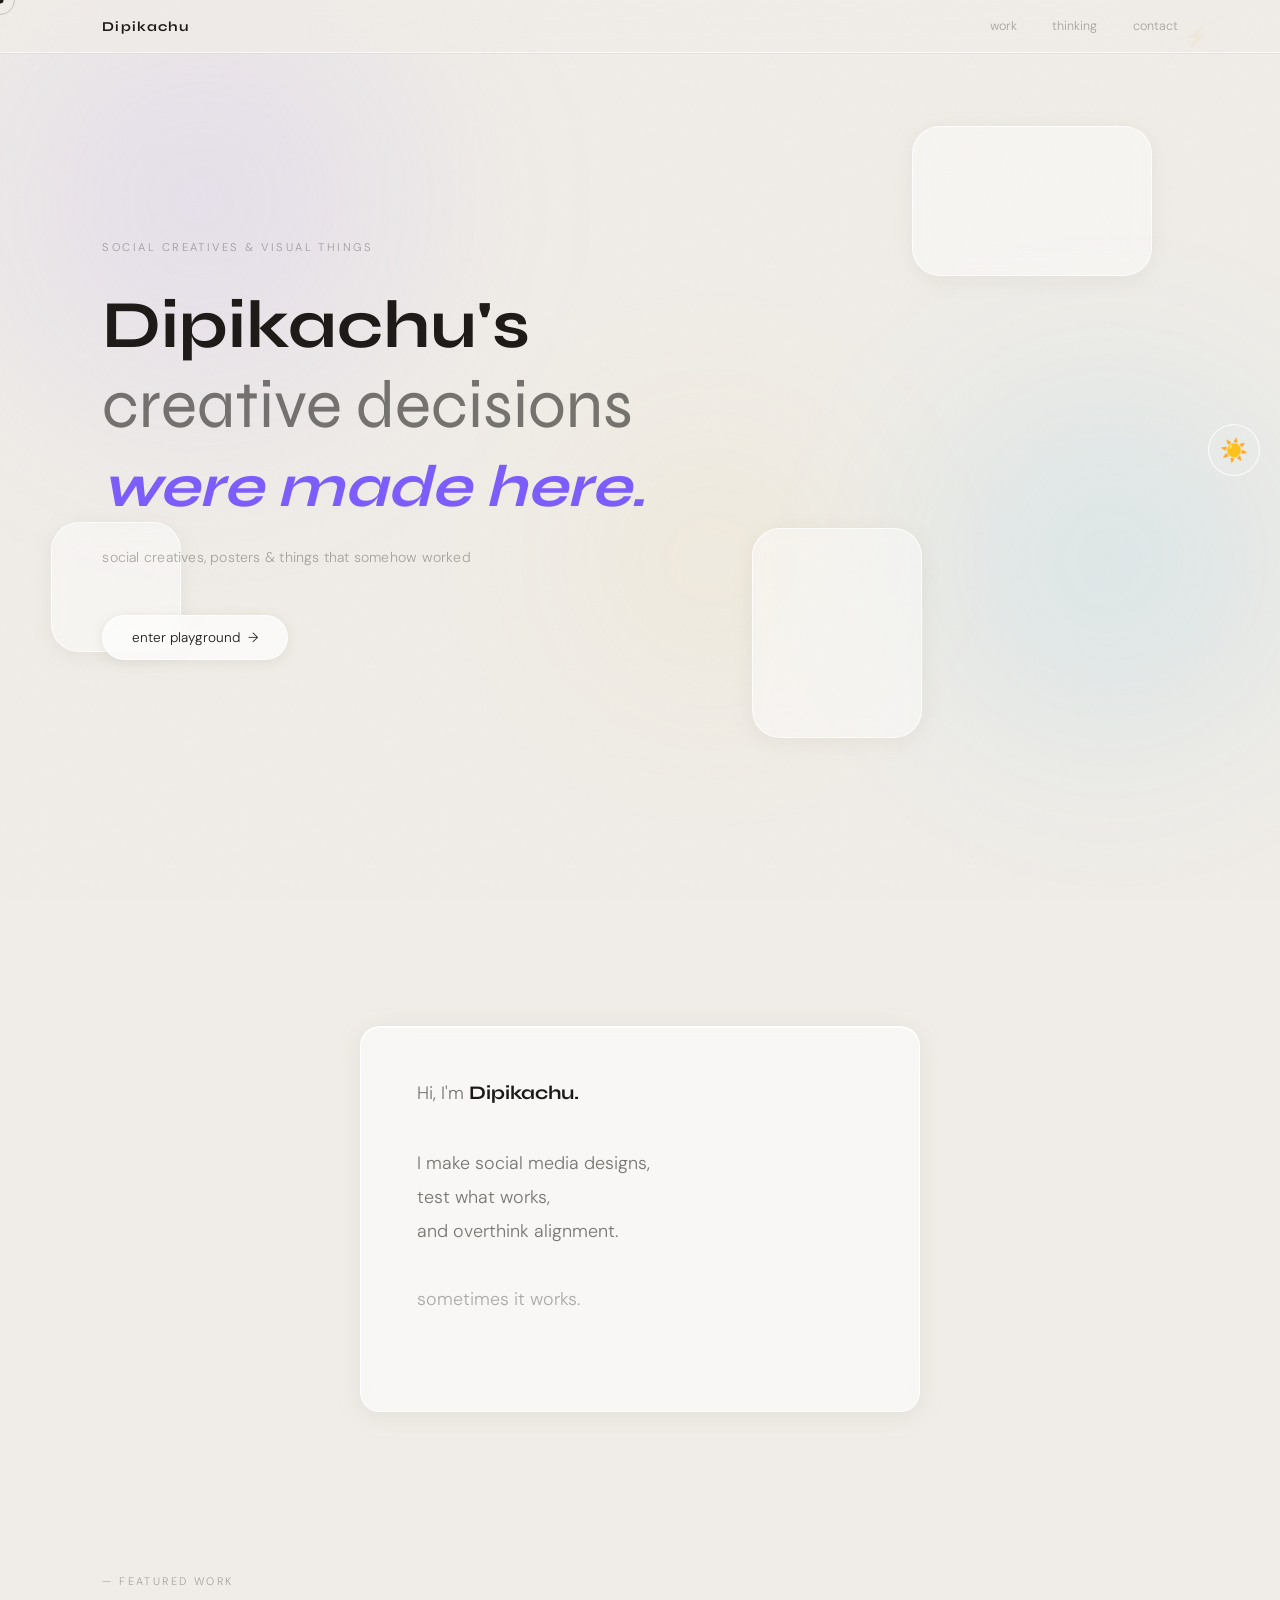
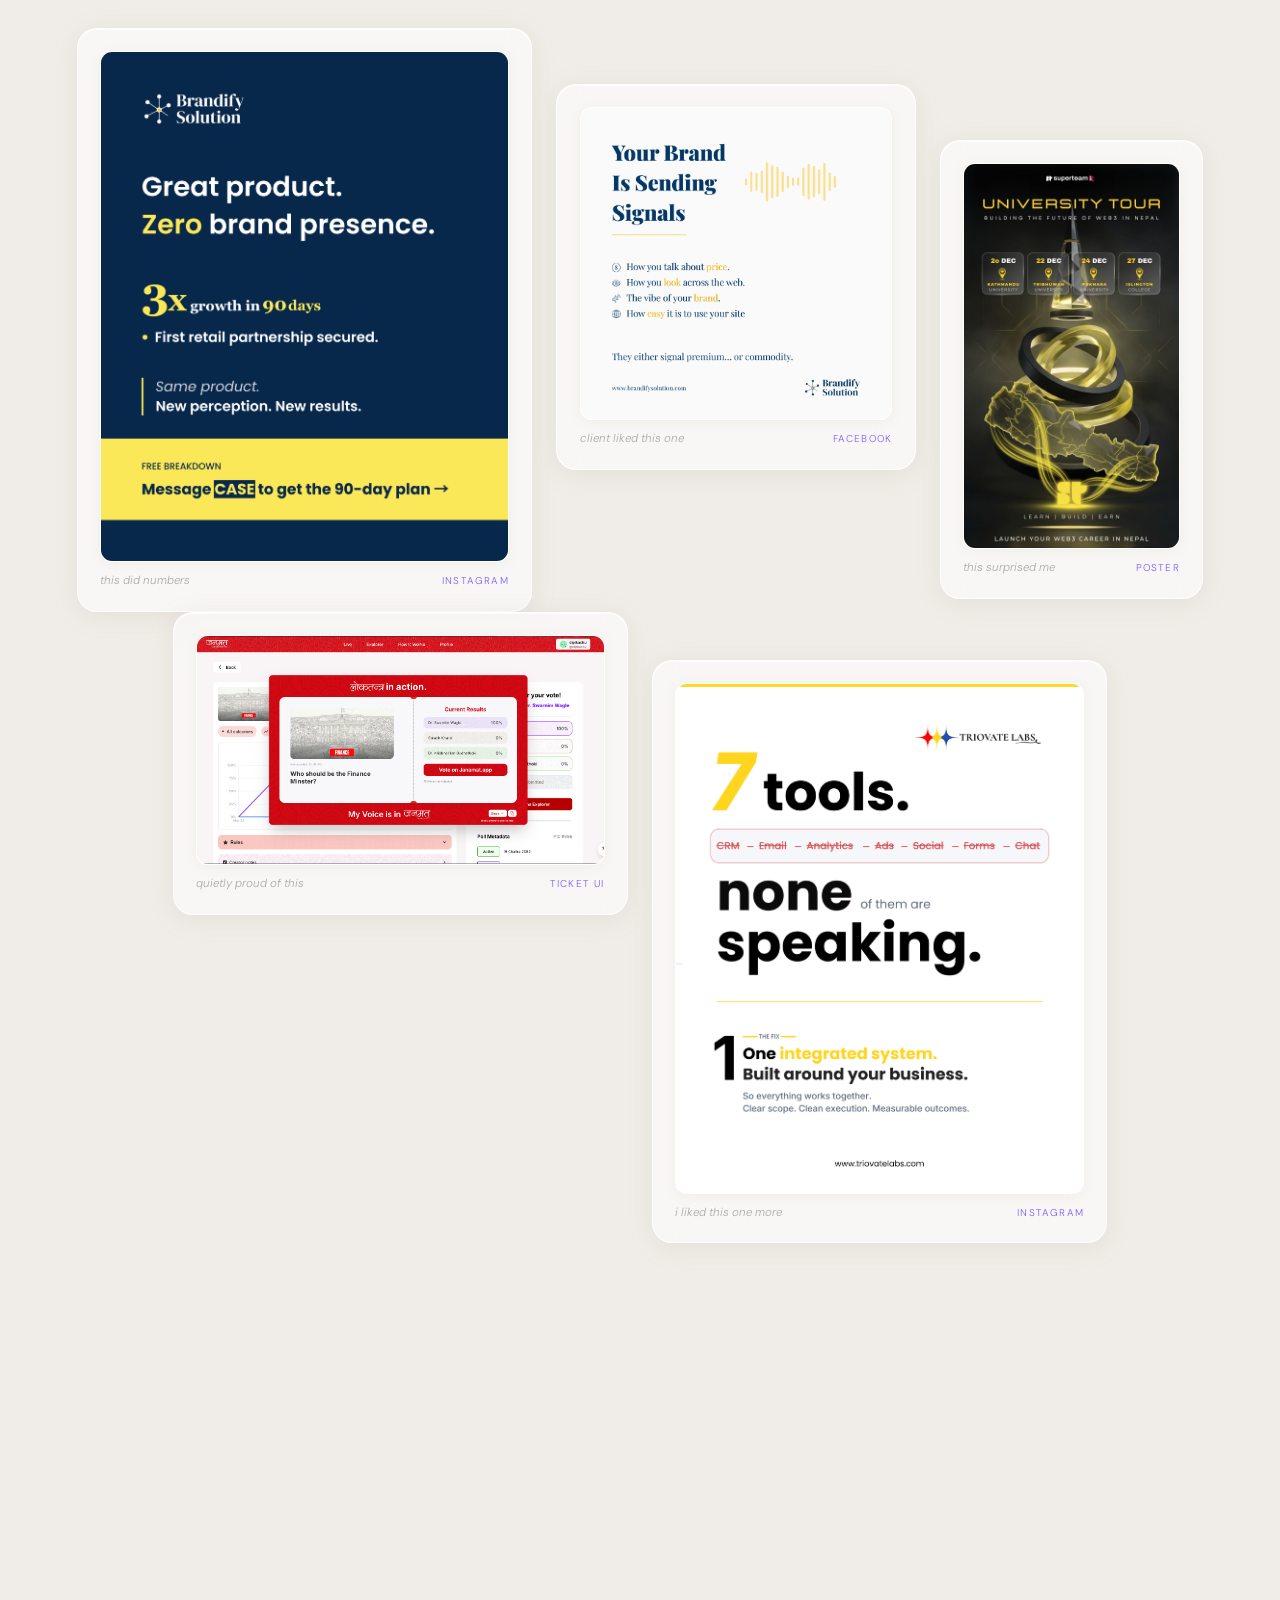
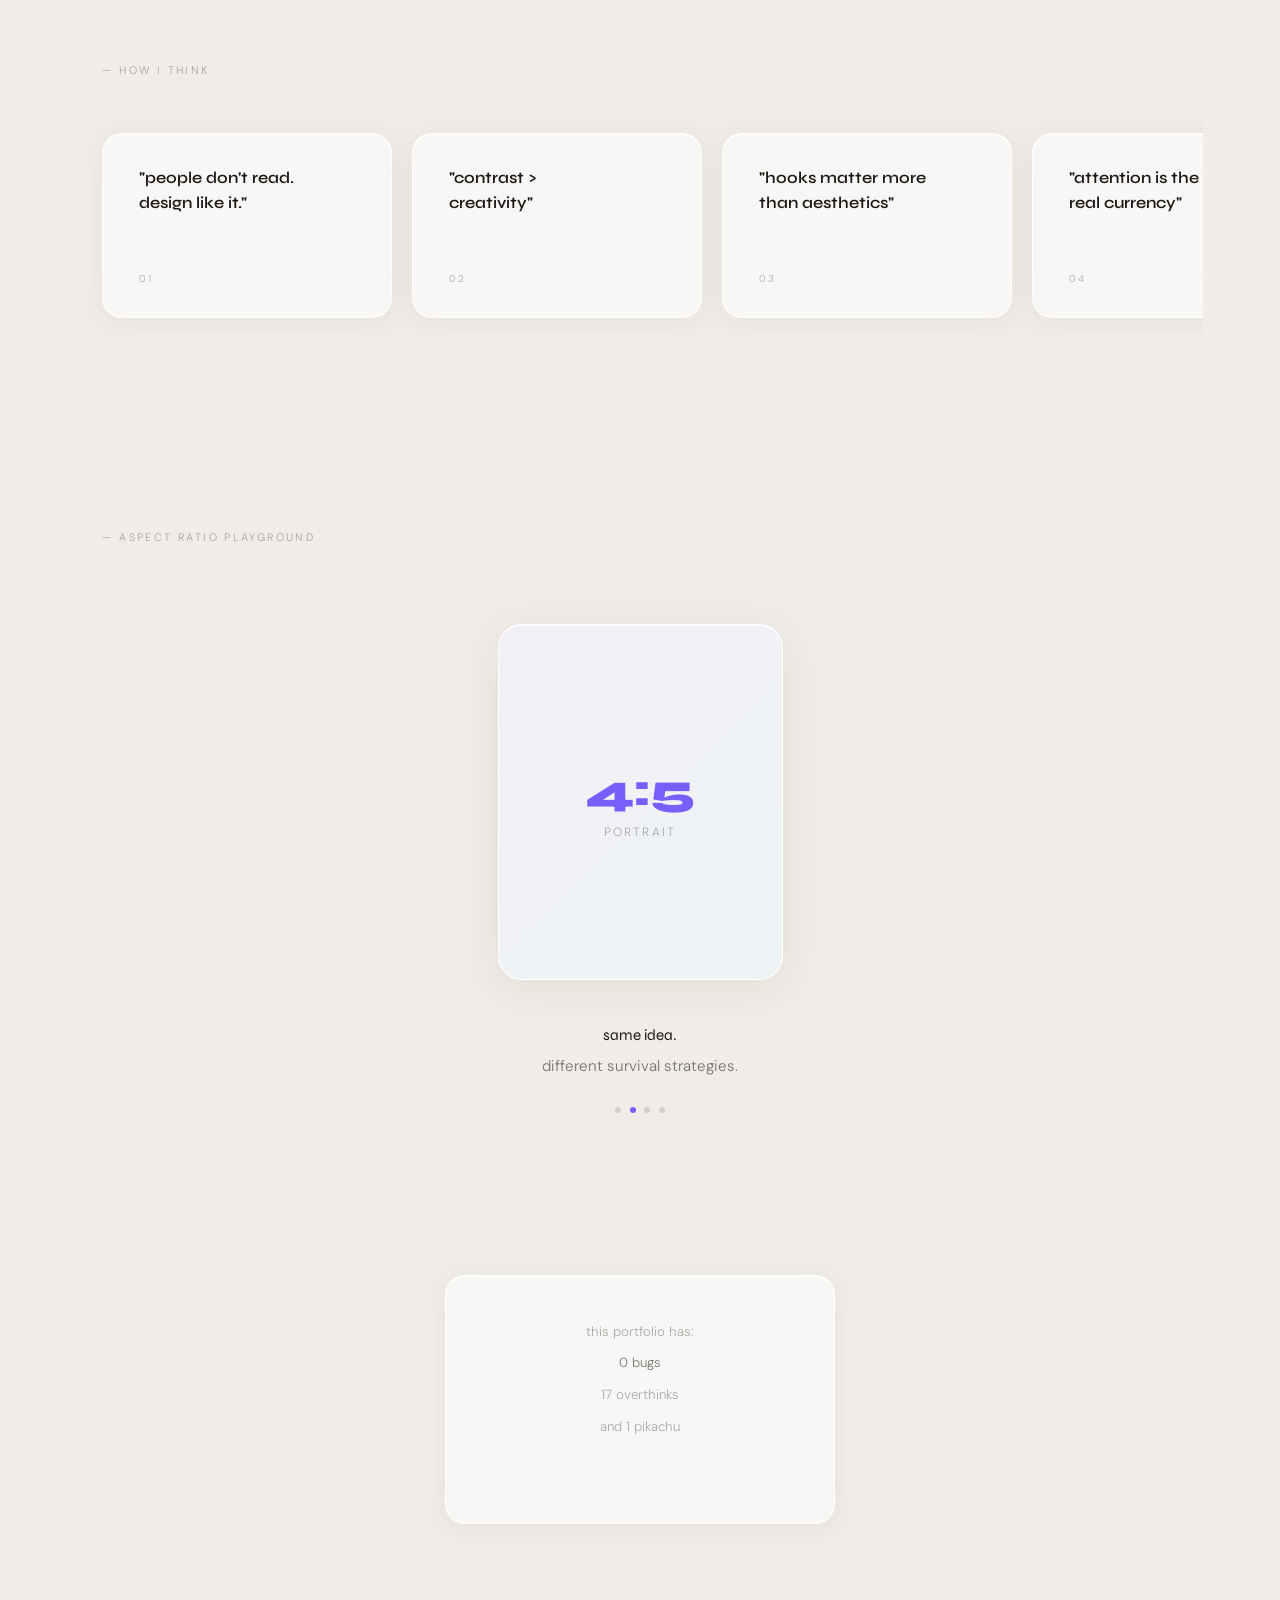
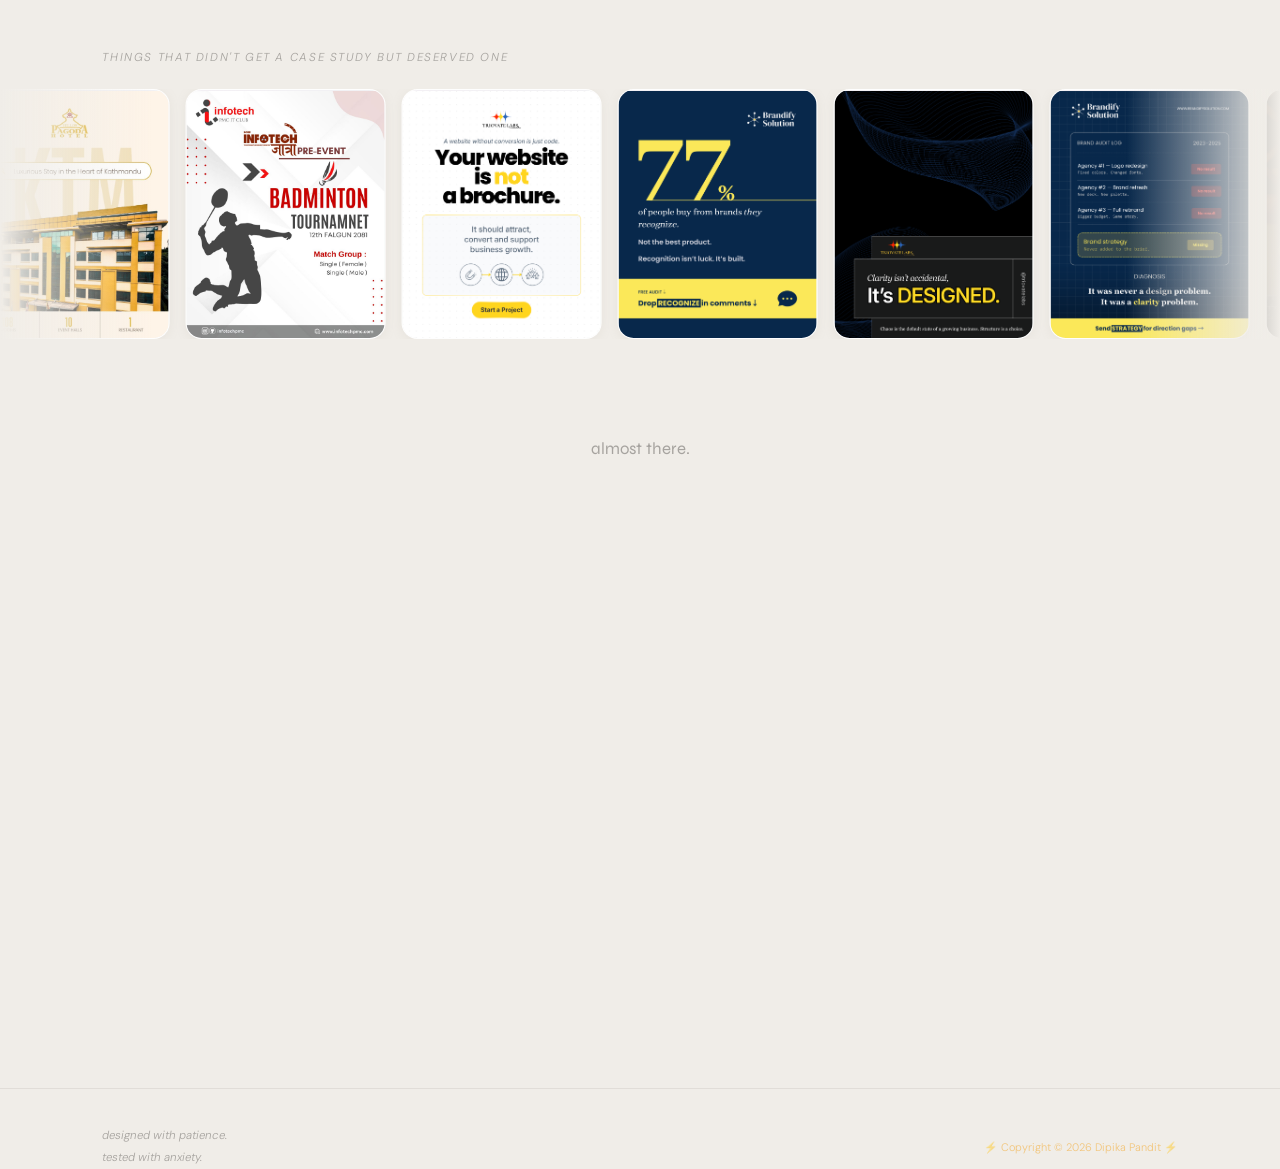
==== index.html @ 4c1273b2 "fixed the folder issue. Made index.html inside root" ====
<!DOCTYPE html>
<html lang="en">
<head>
  <meta charset="UTF-8">
  <meta name="viewport" content="width=device-width, initial-scale=1.0">
  <title>FinalPortfolio_v17_actual_final</title>
  <link rel="preconnect" href="https://fonts.googleapis.com">
  <link rel="preconnect" href="https://fonts.gstatic.com" crossorigin>
  <link href="https://fonts.googleapis.com/css2?family=Syne:wght@400;500;600;700;800&family=DM+Sans:ital,opsz,wght@0,9..40,300;0,9..40,400;0,9..40,500;1,9..40,300&display=swap" rel="stylesheet">


  <link id="theme-style" rel="stylesheet" href="css/light.css">
  <script src="js/script.js" defer></script>


  <!-- Favicon -->
  <link rel="icon" href="favicon.ico">
  <link rel="icon" type="image/png" sizes="32x32" href="images/pika.png">
  <link rel="icon" type="image/png" sizes="16x16" href="images/pika.png">
  <link rel="apple-touch-icon" sizes="180x180" href="images/pika.png">



</head>
<body>

  <!-- Ambient blobs -->
  <div class="blob blob-1"></div>
  <div class="blob blob-2"></div>
  <div class="blob blob-3"></div>

  <!-- Custom Cursor -->
  <div id="cur"></div>
  <div id="ring"></div>

  <!-- Pikachu runner -->
  <div id="pika-run">⚡🐥⚡</div>

  <!-- ────────────── NAV ────────────── -->
  <nav>
    <a href="#" class="nav-logo">Dipikachu</a>
    <div class="nav-links">
      <a href="#work">work</a>
      <a href="#think">thinking</a>
      <a href="#contact">contact</a>
    </div>
  </nav>

  <!-- ════════════════════════════════════════
       1. HERO
  ════════════════════════════════════════ -->
  <section id="hero">
    <div class="hero-floaters">
      <div class="hf"></div>
      <div class="hf"></div>
      <div class="hf"></div>
    </div>

    <div id="pika-hero" title="don't.">⚡</div>

    <div class="hero-content">
      <p class="hero-eyebrow">social creatives &amp; visual things</p>
      <h1 class="hero-title">
        Dipikachu's<br>
        <span class="line-dim">creative decisions</span><br>
        <span class="line-italic">were made here.</span>
      </h1>
      <p class="hero-sub">social creatives, posters &amp; things that somehow worked</p>
      <a href="#work" class="gbtn">enter playground &nbsp;→</a>
    </div>
  </section>
 
  <div id="themeToggle">☀️</div>

  <!-- ════════════════════════════════════════
       2. WHO AM I
  ════════════════════════════════════════ -->
  <section id="who">
    <div class="glass who-card fi">
      <p>
        Hi, I'm <span class="who-name">Dipikachu.</span>
        <br><br>
        I make social media designs,<br>
        test what works,<br>
        and overthink alignment.
        <br><br>
        <span style="color:var(--text-dim)">sometimes it works.</span>
        <span class="who-hidden">it usually works.</span>
      </p>
    </div>
  </section>

  <!-- ════════════════════════════════════════
       3. FEATURED WORK
  ════════════════════════════════════════ -->
  <section id="work">
    <p class="slabel" style="padding-left:2vw">— featured work</p>

    <div class="work-grid">
      <div class="wcard glass fi" onclick="void(0)">
        <div class="wimg">
          <div class="wpholder">
            <img src="images/insta2.png" alt="insta">
          </div>
          <div class="wstat">
            <span class="wstat-n">+32%</span>
            <span class="wstat-l">engagement</span>
          </div>
        </div>
        <div class="wmeta">
          <span class="wlabel">this did numbers</span>
          <span class="wtag">instagram</span>
        </div>
      </div>

      <div class="wcard glass fi" style="transition-delay:.1s" onclick="void(0)">
        <div class="wimg">
          <div class="wpholder">
            <img src="images/fb.png" alt="fb">
          </div>
          <div class="wstat">
            <span class="wstat-n">2.4k</span>
            <span class="wstat-l">likes</span>
          </div>
        </div>
        <div class="wmeta">
          <span class="wlabel">client liked this one</span>
          <span class="wtag">facebook</span>
        </div>
      </div>

      <div class="wcard glass fi" style="transition-delay:.2s" onclick="void(0)">
        <div class="wimg">
          <div class="wpholder">
            <img src="images/sn.jpg" alt="superteam">
          </div>
          <div class="wstat">
            <span class="wstat-n">↑ viral</span>
            <span class="wstat-l">allegedly</span>
          </div>
        </div>
        <div class="wmeta">
          <span class="wlabel">this surprised me</span>
          <span class="wtag">poster</span>
        </div>
      </div>

      <div class="wcard glass fi" style="transition-delay:.15s" onclick="void(0)">
        <div class="wimg">
          <div class="wpholder">
            <img src="images/votecard.png" alt="votecard">
          </div>
          <div class="wstat">
            <span class="wstat-n">+18%</span>
            <span class="wstat-l">reach</span>
          </div>
        </div>
        <div class="wmeta">
          <span class="wlabel">quietly proud of this</span>
          <span class="wtag">ticket ui</span>
        </div>
      </div>

      <div class="wcard glass fi" style="transition-delay:.25s" onclick="void(0)">
        <div class="wimg">
          <div class="wpholder">
            <img src="images/insta.png" alt="insta">
          </div>
          <div class="wstat">
            <span class="wstat-n">no data</span>
            <span class="wstat-l">just vibes</span>
          </div>
        </div>
        <div class="wmeta">
          <span class="wlabel">i liked this one more</span>
          <span class="wtag">instagram</span>
        </div>
      </div>


      
      
    </div>
  </section>

  <!-- ════════════════════════════════════════
       4. SCROLL REWARD #1
  ════════════════════════════════════════ -->
  <section id="sr1">
    <p class="rtext">
      you're still scrolling?<br>
      <strong>respect.</strong>
    </p>
    <div id="pika-r">⚡</div>
  </section>

  <!-- ════════════════════════════════════════
       5. HOW I THINK
  ════════════════════════════════════════ -->
  <section id="think">
    <p class="slabel" style="padding-left:2vw">— how i think</p>
    <div class="think-row">
      <div class="tcard glass">
        <span class="tins">"people don't read.<br>design like it."</span>
        <span class="tnum">01</span>
      </div>
      <div class="tcard glass">
        <span class="tins">"contrast ><br>creativity"</span>
        <span class="tnum">02</span>
      </div>
      <div class="tcard glass">
        <span class="tins">"hooks matter more<br>than aesthetics"</span>
        <span class="tnum">03</span>
      </div>
      <div class="tcard glass">
        <span class="tins">"attention is the<br>real currency"</span>
        <span class="tnum">04</span>
      </div>
      <div class="tcard glass">
        <span class="tins">"your grid is<br>invisible to users"</span>
        <span class="tnum">05</span>
      </div>
      <div class="tcard glass">
        <span class="tins">"the scroll stop<br>is the product"</span>
        <span class="tnum">06</span>
      </div>
    </div>
  </section>

  <!-- ════════════════════════════════════════
       6. ASPECT RATIO PLAYGROUND
  ════════════════════════════════════════ -->
  <section id="aspect">
    <p class="slabel">— aspect ratio playground</p>
    <div class="aframe fi" id="aframe">
      <div>
        <div class="alabel" id="alabel">1:1</div>
        <div class="aname"  id="aname">square</div>
      </div>
    </div>
    <p class="acaption fi">
      <em>same idea.</em><br>different survival strategies.
    </p>
    <div class="adots">
      <div class="adot on" data-i="0"></div>
      <div class="adot"    data-i="1"></div>
      <div class="adot"    data-i="2"></div>
      <div class="adot"    data-i="3"></div>
    </div>
  </section>

  <!-- ════════════════════════════════════════
       7. HUMOR BREAK
  ════════════════════════════════════════ -->
  <section id="humor">
    <div class="glass hcard fi">
      <div class="htext">
        <span class="hline">this portfolio has:</span>
        <span class="hline" style="color:var(--text-mid)">0 bugs</span>
        <span class="hline">17 overthinks</span>
        <span class="hline">and 1 pikachu</span>
        <span class="h-reveal">okay maybe 2 bugs</span>
      </div>
    </div>
  </section>

  <!-- ════════════════════════════════════════
       8. MINI CAROUSEL
  ════════════════════════════════════════ -->
  <section id="carousel">
    <p class="clabel">things that didn't get a case study but deserved one</p>
    <div class="ctrack-wrap">
      <div class="ctrack" id="ctrack">

        <div class="citem">
          <span>
            <img src="images/1.jpg" alt="quick hit 01">
          </span>
        </div>

        <div class="citem">
          <span>
            <img src="images/2.jpg" alt="quick hit 02">
          </span>
        </div>

        <div class="citem">
          <span>
            <img src="images/3.jpg" alt="quick hit 03">
          </span>
        </div>

        <div class="citem">
          <span>
            <img src="images/4.png" alt="quick hit 04">
          </span>
        </div>

        <div class="citem">
          <span>
            <img src="images/5.png" alt="quick hit 05">
          </span>
        </div>

        <div class="citem">
          <span>
            <img src="images/6.png" alt="quick hit 06">
          </span>
        </div>

        <div class="citem">
          <span>
            <img src="images/7.png" alt="quick hit 07">
          </span>
        </div>

        <div class="citem">
          <span>
            <img src="images/8.jpg" alt="quick hit 08">
          </span>
        </div>

      </div>
    </div>
  </section>

  <!-- ════════════════════════════════════════
       9. SCROLL REWARD #2
  ════════════════════════════════════════ -->
  <section id="sr2">almost there.</section>

  <!-- ════════════════════════════════════════
       10. CONTACT
  ════════════════════════════════════════ -->
  <section id="contact">
    <div class="glass ccard fi">
      <h2 class="ctitle">
        if you made it this far,<br>
        <span>we should probably</span><br>
        work together.
      </h2>
      <div class="cbtns">
        <a href="mailto:dipikadidiworks@gmail.com" class="gbtn primary">let's build something</a>
        <a href="mailto:dipikadidiworks@gmail.com" class="gbtn">or just say hi</a>
      </div>
    </div>
  </section>

  <!-- ════════════════════════════════════════
       11. FOOTER
  ════════════════════════════════════════ -->
  <footer>
    <div class="ftext">
      designed with patience.<br>
      tested with anxiety.
    </div>
    <div class="fmark">⚡ Copyright © 2026 Dipika Pandit ⚡</div>
  </footer>


</body>
</html>
---- css/light.css ----
/* ══════════════════════════════════════════
       TOKENS & RESET
    ══════════════════════════════════════════ */
    :root {
      --bg:           #f0ede8;
      --bg2:          #e9e5df;
      --glass-bg:     rgba(255, 255, 255, 0.55);
      --glass-border: rgba(255, 255, 255, 0.85);
      --glass-shadow: rgba(160, 148, 130, 0.15);
      --text:         #1c1917;
      --text-dim:     rgba(28, 25, 23, 0.35);
      --text-mid:     rgba(28, 25, 23, 0.58);
      --accent:       #7c5cfc;
      --accent2:      #0ea5e9;
      --accent-soft:  rgba(124, 92, 252, 0.1);
      --pika:         #f59e0b;
      --blur:         20px;
      --r:            20px;
    }

    *, *::before, *::after { margin: 0; padding: 0; box-sizing: border-box; }
    html { scroll-behavior: smooth; }

    body {
      background: var(--bg);
      color: var(--text);
      font-family: 'DM Sans', sans-serif;
      font-weight: 300;
      overflow-x: hidden;
      cursor: none;
      /* smooth color/background transitions to reduce flash when theme toggles */
      transition: background 0.4s ease, color 0.4s ease;
    }

    /* ── Subtle grain ── */
    body::before {
      content: '';
      position: fixed; inset: 0;
      background-image: url("data:image/svg+xml,%3Csvg viewBox='0 0 512 512' xmlns='http://www.w3.org/2000/svg'%3E%3Cfilter id='n'%3E%3CfeTurbulence type='fractalNoise' baseFrequency='0.8' numOctaves='4' stitchTiles='stitch'/%3E%3C/filter%3E%3Crect width='100%25' height='100%25' filter='url(%23n)'/%3E%3C/svg%3E");
      background-size: 200px;
      opacity: 0.03;
      pointer-events: none;
      z-index: 9990;
    }

    /* ── Ambient background blobs ── */
    .blob {
      position: fixed;
      border-radius: 50%;
      pointer-events: none;
      z-index: 0;
      filter: blur(80px);
    }
    .blob-1 {
      width: 600px; height: 600px;
      top: -100px; left: -100px;
      background: radial-gradient(circle, rgba(167,139,252,.18) 0%, transparent 70%);
    }
    .blob-2 {
      width: 500px; height: 500px;
      bottom: 10%; right: -80px;
      background: radial-gradient(circle, rgba(14,165,233,.12) 0%, transparent 70%);
    }
    .blob-3 {
      width: 400px; height: 400px;
      top: 40%; left: 40%;
      background: radial-gradient(circle, rgba(251,191,36,.08) 0%, transparent 70%);
    }

    /* ── Custom Cursor ── */
    #cur  { position:fixed; width:7px; height:7px; background:var(--text); border-radius:50%; pointer-events:none; z-index:9999; transform:translate(-50%,-50%); transition:transform .15s ease; }
    #ring { position:fixed; width:30px; height:30px; border:1.5px solid rgba(28,25,23,.2); border-radius:50%; pointer-events:none; z-index:9999; transform:translate(-50%,-50%); transition:width .3s ease, height .3s ease, border-color .3s ease; }


    #themeToggle {
      position: fixed;
      right: 20px;
      top: 50%;
      transform: translateY(-50%);
      width: 52px;
      height: 52px;
      border-radius: 50%;
      backdrop-filter: blur(12px);
      background: rgba(255,255,255,0.08);
      border: 1px solid var(--glass-border);
      display: flex;
      align-items: center;
      justify-content: center;
      font-size: 1.4rem;
      cursor: grab;
      z-index: 99999;
      transition: background .3s, transform .2s;
    }

    #themeToggle:hover {
      transform: translateY(-50%) scale(1.1);
    }

    /* ── Glass Base ── */
    .glass {
      background: var(--glass-bg);
      backdrop-filter: blur(var(--blur));
      -webkit-backdrop-filter: blur(var(--blur));
      border: 1px solid var(--glass-border);
      border-radius: var(--r);
      box-shadow: 0 4px 24px var(--glass-shadow), 0 1px 0 rgba(255,255,255,.8) inset;
      position: relative;
      overflow: hidden;
    }

    /* liquid sheen */
    .glass::after {
      content: '';
      position: absolute; inset: 0;
      border-radius: inherit;
      background: radial-gradient(circle at var(--mx, 50%) var(--my, 50%), rgba(255,255,255,.5) 0%, transparent 55%);
      pointer-events: none;
      opacity: 0;
      transition: opacity .35s;
    }
    .glass:hover::after { opacity: 1; }

    /* ── Fade-in ── */
    .fi {
      opacity: 0;
      transform: translateY(22px);
      transition: opacity .9s cubic-bezier(.23,1,.32,1), transform .9s cubic-bezier(.23,1,.32,1);
    }
    .fi.on { opacity:1; transform:translateY(0); }

    /* ── Section Label ── */
    .slabel {
      font-size: .68rem;
      letter-spacing: .22em;
      text-transform: uppercase;
      color: var(--text-dim);
      margin-bottom: 2.5rem;
    }

    /* ── Glass Button ── */
    .gbtn {
      display: inline-flex;
      align-items: center;
      gap: .5rem;
      padding: .8rem 1.8rem;
      font-family: 'DM Sans', sans-serif;
      font-size: .85rem;
      color: var(--text);
      text-decoration: none;
      background: rgba(255,255,255,.7);
      backdrop-filter: blur(10px);
      border: 1px solid rgba(255,255,255,.9);
      border-radius: 100px;
      cursor: pointer;
      box-shadow: 0 2px 12px rgba(160,148,130,.18);
      transition: background .3s, transform .2s, box-shadow .3s;
    }
    .gbtn:hover { background:rgba(255,255,255,.9); transform:translateY(-2px); box-shadow:0 6px 20px rgba(160,148,130,.25); }
    .gbtn.primary {
      background: var(--accent);
      border-color: var(--accent);
      color: #fff;
      box-shadow: 0 4px 20px rgba(124,92,252,.3);
    }
    .gbtn.primary:hover { background:#6b48f0; box-shadow:0 8px 28px rgba(124,92,252,.4); }

    /* ══════════════════════════════════════════
       NAV
    ══════════════════════════════════════════ */
    nav {
      position: fixed; top: 0; left: 0; right: 0; z-index: 200;
      padding: 1.1rem 8vw;
      display: flex; justify-content: space-between; align-items: center;
      background: rgba(240,237,232,.75);
      backdrop-filter: blur(24px);
      border-bottom: 1px solid rgba(255,255,255,.6);
      box-shadow: 0 1px 0 rgba(160,148,130,.1);
    }
    .nav-logo { font-family:'Syne',sans-serif; font-size:.85rem; font-weight:700; letter-spacing:.08em; color:var(--text); text-decoration:none; }
    .nav-links { display:flex; gap:2.2rem; }
    .nav-links a { font-size:.78rem; color:var(--text-dim); text-decoration:none; transition:color .25s; }
    .nav-links a:hover { color:var(--text); }

    /* ══════════════════════════════════════════
       1. HERO
    ══════════════════════════════════════════ */
    #hero {
      min-height: 100vh;
      display: flex; align-items: center;
      padding: 0 8vw;
      position: relative;
      overflow: hidden;
      z-index: 1;
    }

    .hero-floaters { position:absolute; inset:0; pointer-events:none; z-index:1; }

    .hf {
      position: absolute;
      background: rgba(255,255,255,.45);
      backdrop-filter: blur(10px);
      border: 1px solid rgba(255,255,255,.8);
      border-radius: 28px;
      box-shadow: 0 4px 20px rgba(160,148,130,.12);
      animation: hdrift linear infinite;
    }
    .hf:nth-child(1) { width:240px; height:150px; top:14%; right:10%; animation-duration:20s; }
    .hf:nth-child(2) { width:170px; height:210px; bottom:18%; right:28%; animation-duration:24s; animation-delay:-8s; }
    .hf:nth-child(3) { width:130px; height:130px; top:58%; left:4%;  animation-duration:17s; animation-delay:-4s; }

    @keyframes hdrift {
      0%   { transform: translateY(0) rotate(0deg); }
      33%  { transform: translateY(-16px) rotate(1deg); }
      66%  { transform: translateY(8px) rotate(-.5deg); }
      100% { transform: translateY(0) rotate(0deg); }
    }

    .hero-content { position:relative; z-index:2; max-width:660px; }
    .hero-eyebrow {
      font-size:.7rem; letter-spacing:.22em; text-transform:uppercase;
      color:var(--text-dim); margin-bottom:2rem;
    }
    .hero-title {
      font-family:'Syne',sans-serif;
      font-size: clamp(2.4rem, 5.5vw, 4.2rem);
      font-weight:700; line-height:1.18;
      color: var(--text);
      margin-bottom:1.4rem;
    }
    .hero-title .line-dim    { color:var(--text-mid); font-weight:400; }
    .hero-title .line-italic { font-style:italic; font-size:.88em; color:var(--accent); }
    .hero-sub {
      font-size:.88rem; color:var(--text-dim);
      line-height:1.7; margin-bottom:2.8rem; letter-spacing:.015em;
    }

    /* Pikachu easter egg */
    #pika-hero {
      position:absolute; top:22px; right:70px;
      font-size:1.3rem; cursor:pointer; z-index:10;
      filter: grayscale(.3) brightness(.9);
      user-select:none;
      transition: transform .35s cubic-bezier(.34,1.56,.64,1), filter .35s;
    }
    #pika-hero:hover { transform:scale(2) rotate(-8deg); filter:drop-shadow(0 0 12px var(--pika)) brightness(1.1); }
    #pika-hero.zap { animation: pikzap .45s ease; }
    @keyframes pikzap {
      0%   { transform:scale(1); }
      35%  { transform:scale(2.4) rotate(12deg); filter:drop-shadow(0 0 20px #fbbf24) brightness(1.4); }
      70%  { transform:scale(.85) rotate(-6deg); }
      100% { transform:scale(1); }
    }

    /* ══════════════════════════════════════════
       2. WHO AM I
    ══════════════════════════════════════════ */
    #who { padding:14vh 8vw; display:flex; justify-content:center; position:relative; z-index:1; }

    .who-card { max-width:560px; width:100%; padding:3rem 3.5rem; }
    .who-card p { font-size:1.12rem; line-height:1.9; color:var(--text-mid); }
    .who-name  { font-family:'Syne',sans-serif; font-weight:700; color:var(--text); font-size:1.2rem; }
    .who-hidden {
      display:block; margin-top:1.4rem;
      font-size:.82rem; font-style:italic;
      color:transparent; transition:color .4s;
      cursor:default;
    }
    .who-card:hover .who-hidden { color:var(--accent); }

    /* ══════════════════════════════════════════
       3. FEATURED WORK
    ══════════════════════════════════════════ */
    #work { padding:4vh 6vw 12vh; position:relative; z-index:1; }

    .work-grid {
      display:grid;
      grid-template-columns:repeat(12,1fr);
      gap:1.5rem;
      align-items:start;
    }

    .wcard {
      padding:1.4rem;
      cursor:pointer;
      transition:transform .4s cubic-bezier(.23,1,.32,1), box-shadow .4s;
    }
    .wcard:hover { transform:translateY(-8px) scale(1.02); box-shadow:0 16px 48px rgba(160,148,130,.25); }
    .wcard:nth-child(1) { grid-column:1/6;  margin-top:0; }
    .wcard:nth-child(2) { grid-column:6/10; margin-top:3.5rem; }
    .wcard:nth-child(3) { grid-column:10/13;margin-top:7rem; }
    .wcard:nth-child(4) { grid-column:2/7;  margin-top:-1.5rem; }
    .wcard:nth-child(5) { grid-column:7/12; margin-top:1.5rem; }

    .wimg {
      width:100%; border-radius:12px;
      background:rgba(255,255,255,.5);
      border:1px solid rgba(255,255,255,.9);
      box-shadow: 0 2px 12px rgba(160,148,130,.1);
      position:relative; overflow:hidden;
    }
    .wcard:nth-child(1) .wimg { aspect-ratio:4/5; }
    .wcard:nth-child(2) .wimg { aspect-ratio:1/1; }
    .wcard:nth-child(3) .wimg { aspect-ratio:9/16; }
    .wcard:nth-child(4) .wimg { aspect-ratio:16/9; }
    .wcard:nth-child(5) .wimg { aspect-ratio:4/5; }

    .wpholder {
      width:100%; min-height:160px; height:100%;
      display:flex; align-items:center; justify-content:center;
      font-size:.7rem; color:var(--text-dim); letter-spacing:.1em;
      background:linear-gradient(135deg,rgba(124,92,252,.04) 0%,rgba(14,165,233,.04) 100%);
    }

    /* Ensure images fill their holder predictably. 
       Using object-fit:cover keeps the desired aspect ratio of the container
       while avoiding unexpected overflow/positioning. If you prefer no cropping,
       change object-fit to 'contain' instead. */
    .wpholder img {
      width: 100%;
      height: 100%;
      object-fit: cover;
      display: block;
    }

    .wstat {
      position:absolute; inset:0; border-radius:12px;
      background:rgba(240,237,232,.92); backdrop-filter:blur(6px);
      display:flex; flex-direction:column; align-items:center; justify-content:center;
      opacity:0; transition:opacity .3s;
    }
    .wcard:hover .wstat { opacity:1; }
    .wstat-n { font-family:'Syne',sans-serif; font-size:1.7rem; font-weight:800; color:var(--accent); }
    .wstat-l { font-size:.68rem; color:var(--text-dim); letter-spacing:.1em; margin-top:.3rem; }

    .wmeta  { margin-top:.7rem; display:flex; justify-content:space-between; align-items:center; }
    .wlabel { font-size:.72rem; color:var(--text-dim); font-style:italic; }
    .wtag   { font-size:.62rem; letter-spacing:.12em; color:var(--accent); text-transform:uppercase; }

    /* ══════════════════════════════════════════
       4. SCROLL REWARD #1
    ══════════════════════════════════════════ */
    #sr1 {
      padding:8vh 8vw;
      display:flex; flex-direction:column; align-items:center; text-align:center;
      opacity:0; transition:opacity 1.2s ease;
      position:relative; z-index:1;
    }
    #sr1.on { opacity:1; }
    .rtext { font-family:'Syne',sans-serif; font-size:1.35rem; color:var(--text-dim); line-height:1.8; }
    .rtext strong { color:var(--text); }
    #pika-r { font-size:2rem; margin-top:1rem; display:none; animation:pbounce .6s cubic-bezier(.34,1.56,.64,1) .3s both; }
    @keyframes pbounce {
      0%  { transform:scale(0) rotate(-20deg); opacity:0; }
      60% { transform:scale(1.4) rotate(6deg); opacity:1; }
      100%{ transform:scale(1)   rotate(0);    opacity:1; }
    }

    /* ══════════════════════════════════════════
       5. HOW I THINK
    ══════════════════════════════════════════ */
    #think { padding:10vh 6vw; position:relative; z-index:1; }
    .think-row {
      display:flex; gap:1.25rem;
      overflow-x:auto; padding:1rem 2vw 2rem;
      scrollbar-width:none;
    }
    .think-row::-webkit-scrollbar { display:none; }

    .tcard {
      flex:0 0 290px;
      padding:2rem 2.2rem; min-height:185px;
      display:flex; flex-direction:column; justify-content:space-between;
      cursor:default;
      transition:transform .3s ease, box-shadow .3s ease;
    }
    .tcard:hover { transform:translateY(-5px); box-shadow:0 12px 40px rgba(124,92,252,.1); }
    .tins { font-family:'Syne',sans-serif; font-size:1.02rem; font-weight:600; color:var(--text); line-height:1.5; }
    .tnum { font-size:.62rem; letter-spacing:.2em; color:var(--text-dim); text-transform:uppercase; }

    /* ══════════════════════════════════════════
       6. ASPECT RATIO PLAYGROUND
    ══════════════════════════════════════════ */
    #aspect {
      padding:10vh 8vw;
      display:flex; flex-direction:column; align-items:center;
      position:relative; z-index:1;
    }
    #aspect .slabel { align-self:flex-start; }

    .aframe {
      background: rgba(255,255,255,.6);
      backdrop-filter:blur(22px);
      border:1px solid rgba(255,255,255,.9);
      border-radius:24px;
      box-shadow:0 8px 40px rgba(160,148,130,.18), 0 1px 0 rgba(255,255,255,.8) inset;
      display:flex; align-items:center; justify-content:center;
      width:320px; height:320px;
      transition:width .85s cubic-bezier(.23,1,.32,1), height .85s cubic-bezier(.23,1,.32,1);
      margin:2.5rem 0;
      position:relative; overflow:hidden;
    }
    .aframe::before {
      content:'';
      position:absolute; inset:0;
      background:linear-gradient(135deg, rgba(124,92,252,.05) 0%, rgba(14,165,233,.05) 100%);
    }

    .alabel { font-family:'Syne',sans-serif; font-size:2.8rem; font-weight:800; color:var(--accent); transition:all .4s; text-align:center; }
    .aname  { font-size:.75rem; color:var(--text-dim); letter-spacing:.18em; text-transform:uppercase; margin-top:.4rem; text-align:center; }

    .acaption { font-size:.95rem; color:var(--text-mid); line-height:2; text-align:center; }
    .acaption em { color:var(--text); font-style:normal; font-family:'Syne',sans-serif; }

    .adots { display:flex; gap:.55rem; margin-top:1.6rem; }
    .adot  { width:6px; height:6px; border-radius:50%; background:rgba(28,25,23,.14); cursor:pointer; transition:background .3s; }
    .adot.on { background:var(--accent); }

    /* ══════════════════════════════════════════
       7. HUMOR BREAK
    ══════════════════════════════════════════ */
    #humor { padding:8vh 8vw; display:flex; justify-content:center; position:relative; z-index:1; }
    .hcard { max-width:390px; width:100%; padding:2.5rem; text-align:center; cursor:default; }
    .htext { font-size:.83rem; color:var(--text-dim); line-height:2.4; }
    .hline { display:block; }
    .h-reveal { display:block; color:transparent; font-style:italic; font-size:.72rem; margin-top:.8rem; transition:color .45s; }
    .hcard:hover .h-reveal { color:var(--accent); }

    /* ══════════════════════════════════════════
       8. MINI CAROUSEL
    ══════════════════════════════════════════ */
    #carousel { padding:6vh 0; position:relative; z-index:1; }
    .clabel { font-size:.72rem; color:var(--text-dim); letter-spacing:.14em; text-transform:uppercase; font-style:italic; padding:0 8vw; margin-bottom:1.5rem; }

    .ctrack-wrap { overflow:hidden; position:relative; }
    .ctrack-wrap::before, .ctrack-wrap::after {
      content:''; position:absolute; top:0; bottom:0; width:12vw;
      z-index:2; pointer-events:none;
    }
    .ctrack-wrap::before { left:0;  background:linear-gradient(to right, var(--bg), transparent); }
    .ctrack-wrap::after  { right:0; background:linear-gradient(to left, var(--bg), transparent); }

    .ctrack {
      display:flex; gap:1rem;
      /* slowed down from 32s to 100s so the carousel moves more slowly */
      animation:cscroll 100s linear infinite;
      width:max-content;
    }
    @keyframes cscroll { 0%{ transform:translateX(0); } 100%{ transform:translateX(-50%); } }

    .citem {
      flex:0 0 200px; height:250px; border-radius:16px;
      background:rgba(255,255,255,.55);
      border:1px solid rgba(255,255,255,.85);
      box-shadow:0 2px 12px rgba(160,148,130,.1);
      display:flex; align-items:center; justify-content:center;
      font-size:.68rem; color:var(--text-dim); letter-spacing:.1em;
      position:relative; overflow:hidden;
    }
    .citem::before {
      content:''; position:absolute; inset:0;
      background:linear-gradient(135deg,rgba(124,92,252,.04) 0%,rgba(14,165,233,.04) 100%);
    }
    .citem span { position:relative; display:block; width:100%; height:100%; }

    /* Ensure carousel images maintain their aspect ratio and show the whole image.
       object-fit:contain prevents cropping; change to 'cover' if you prefer filling.
       We also make the img fill the card wrapper so object-fit can operate. */
    .citem img {
      width: 100%;
      height: 100%;
      object-fit: contain;
      object-position: center;
      display: block;
    }

    /* ══════════════════════════════════════════
       SCROLL REWARD #2
    ══════════════════════════════════════════ */
    #sr2 {
      padding:5vh 8vw; text-align:center;
      font-family:'Syne',sans-serif; font-size:1.05rem; color:var(--text-dim);
      opacity:0; transition:opacity 1.2s;
      position:relative; z-index:1;
    }
    #sr2.on { opacity:1; }

    #pika-run {
      position:fixed; bottom:-80px; left:-80px;
      font-size:2.2rem; z-index:9997; pointer-events:none;
      filter:drop-shadow(0 0 14px var(--pika));
    }
    @keyframes pikarun {
      0%  { left:-80px;  bottom:32px; }
      100%{ left:calc(100vw + 80px); bottom:32px; }
    }

    /* ══════════════════════════════════════════
       10. CONTACT
    ══════════════════════════════════════════ */
    #contact { padding:12vh 8vw; display:flex; justify-content:center; position:relative; z-index:1; }
    .ccard { max-width:560px; width:100%; padding:4rem; text-align:center; }
    .ctitle {
      font-family:'Syne',sans-serif;
      font-size:clamp(1.5rem,3vw,2.2rem);
      font-weight:700; line-height:1.45;
      margin-bottom:2.5rem; color:var(--text);
    }
    .ctitle span { color:var(--text-dim); font-weight:400; }
    .cbtns { display:flex; gap:1rem; justify-content:center; flex-wrap:wrap; }

    /* ══════════════════════════════════════════
       FOOTER
    ══════════════════════════════════════════ */
    footer {
      padding:4vh 8vw;
      border-top:1px solid rgba(28,25,23,.07);
      display:flex; justify-content:space-between; align-items:center;
      position:relative; z-index:1;
    }
    .ftext { font-size:.72rem; color:var(--text-dim); font-style:italic; line-height:1.9; }
    .fmark { font-size:.68rem; color:rgba(245,158,11,.5); }

    /* ══════════════════════════════════════════
       RESPONSIVE
    ══════════════════════════════════════════ */
    @media(max-width:768px){
      .work-grid { display:flex; flex-direction:column; gap:1rem; }
      .wcard { margin-top:0 !important; }
      footer { flex-direction:column; gap:.8rem; text-align:center; }
      .who-card { padding:2rem; }
      .ccard { padding:2.5rem 1.5rem; }
    }
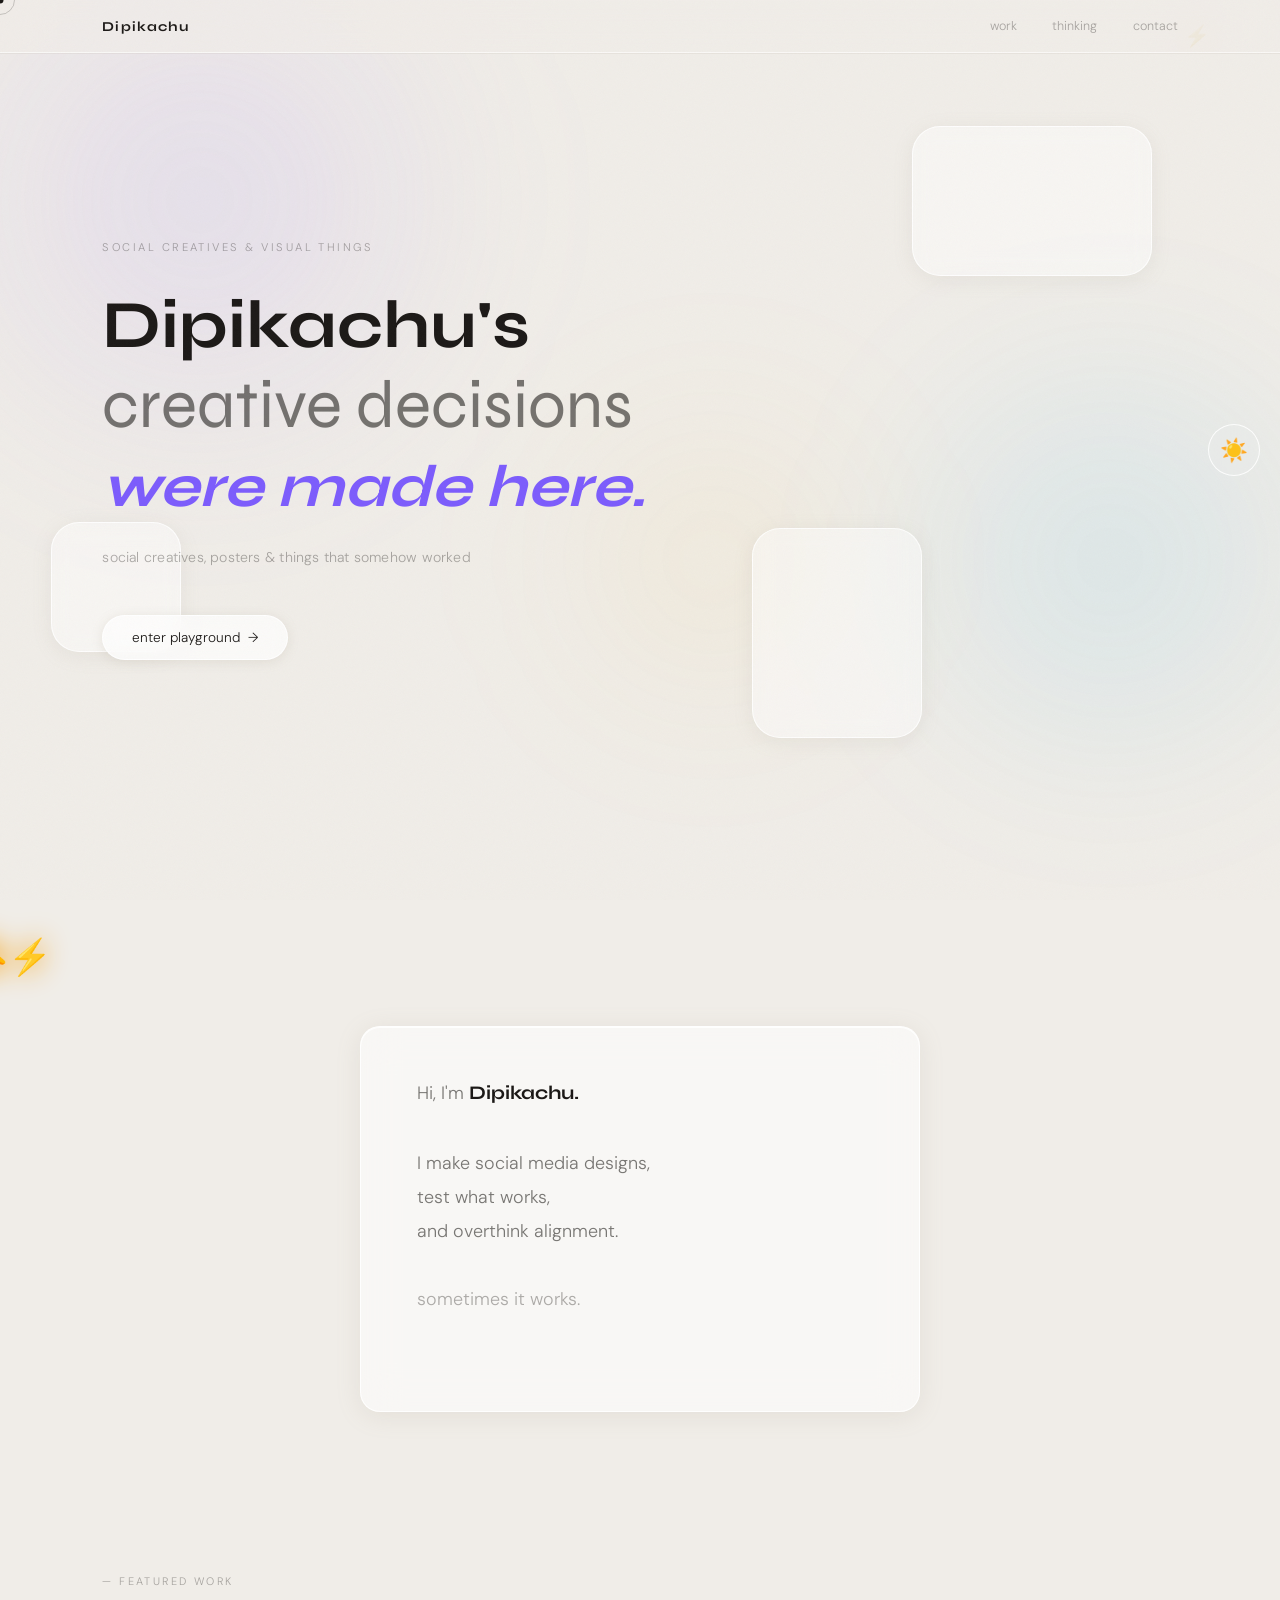
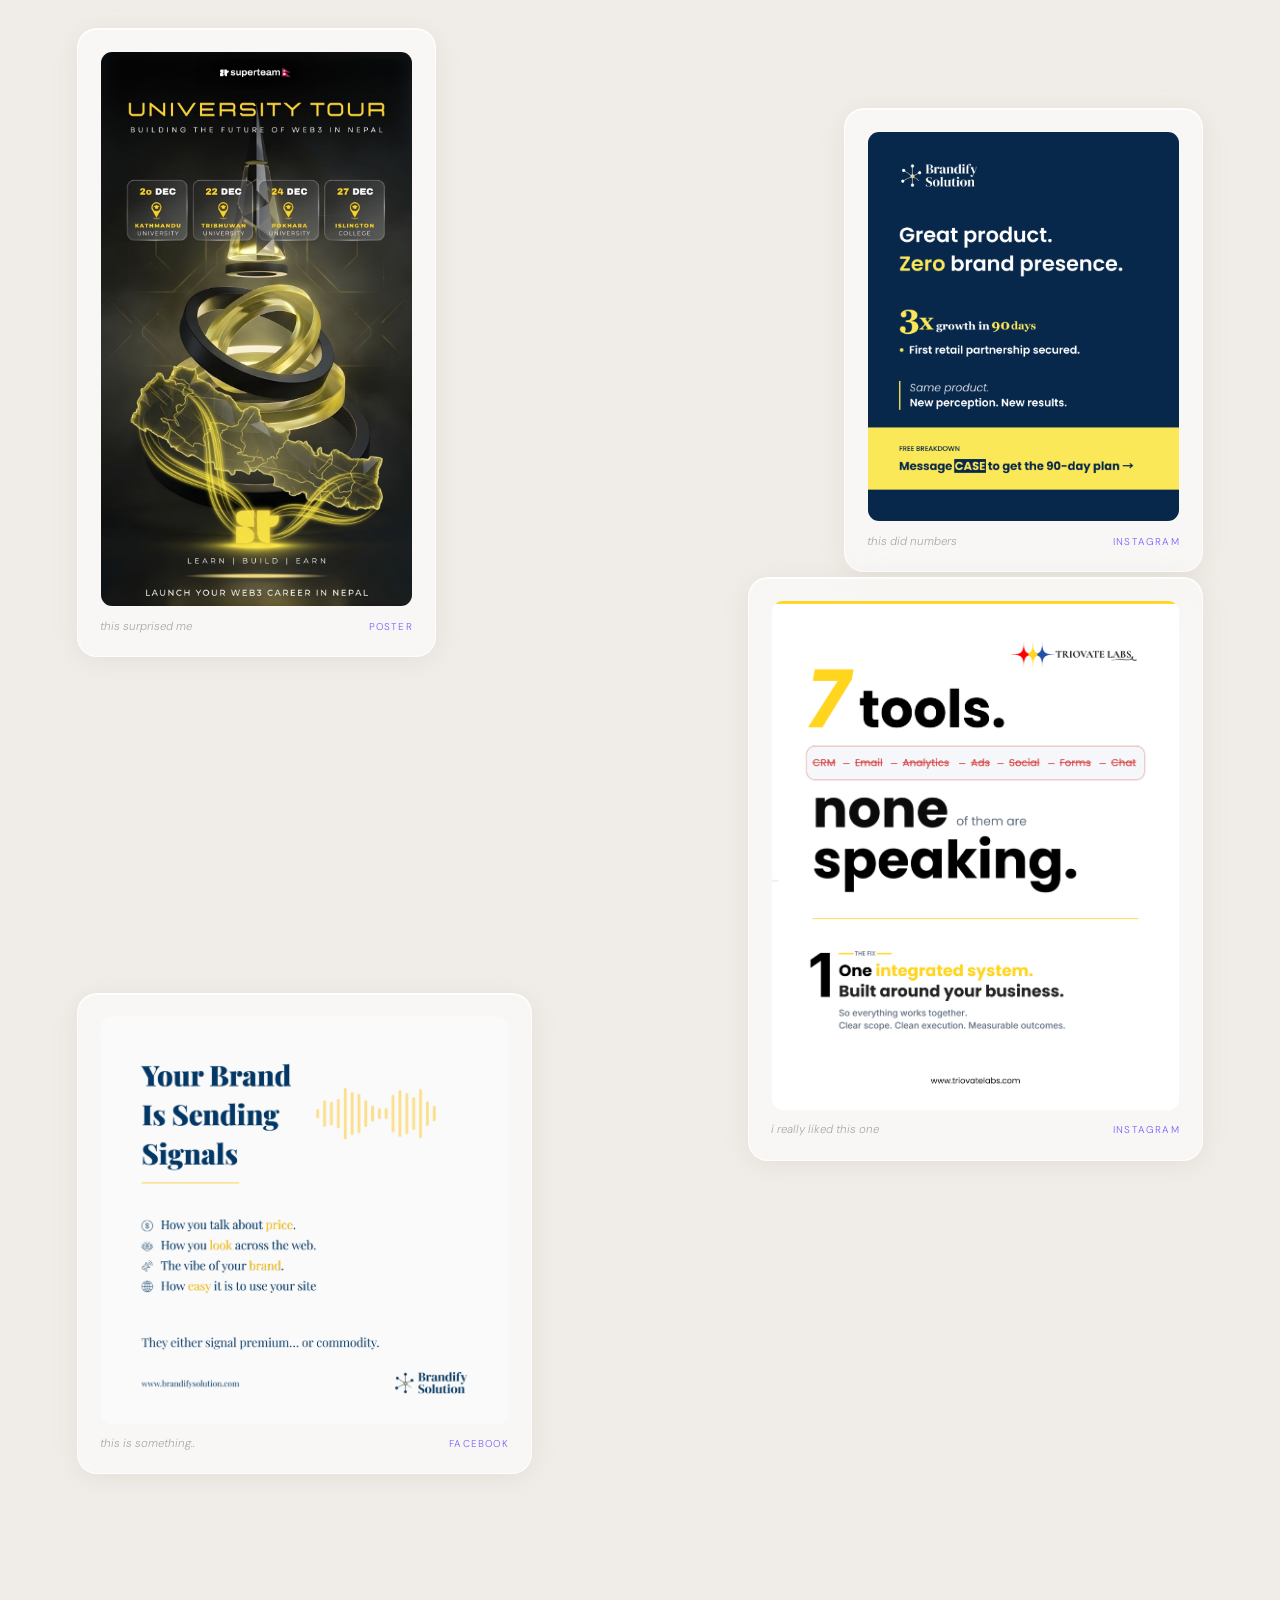
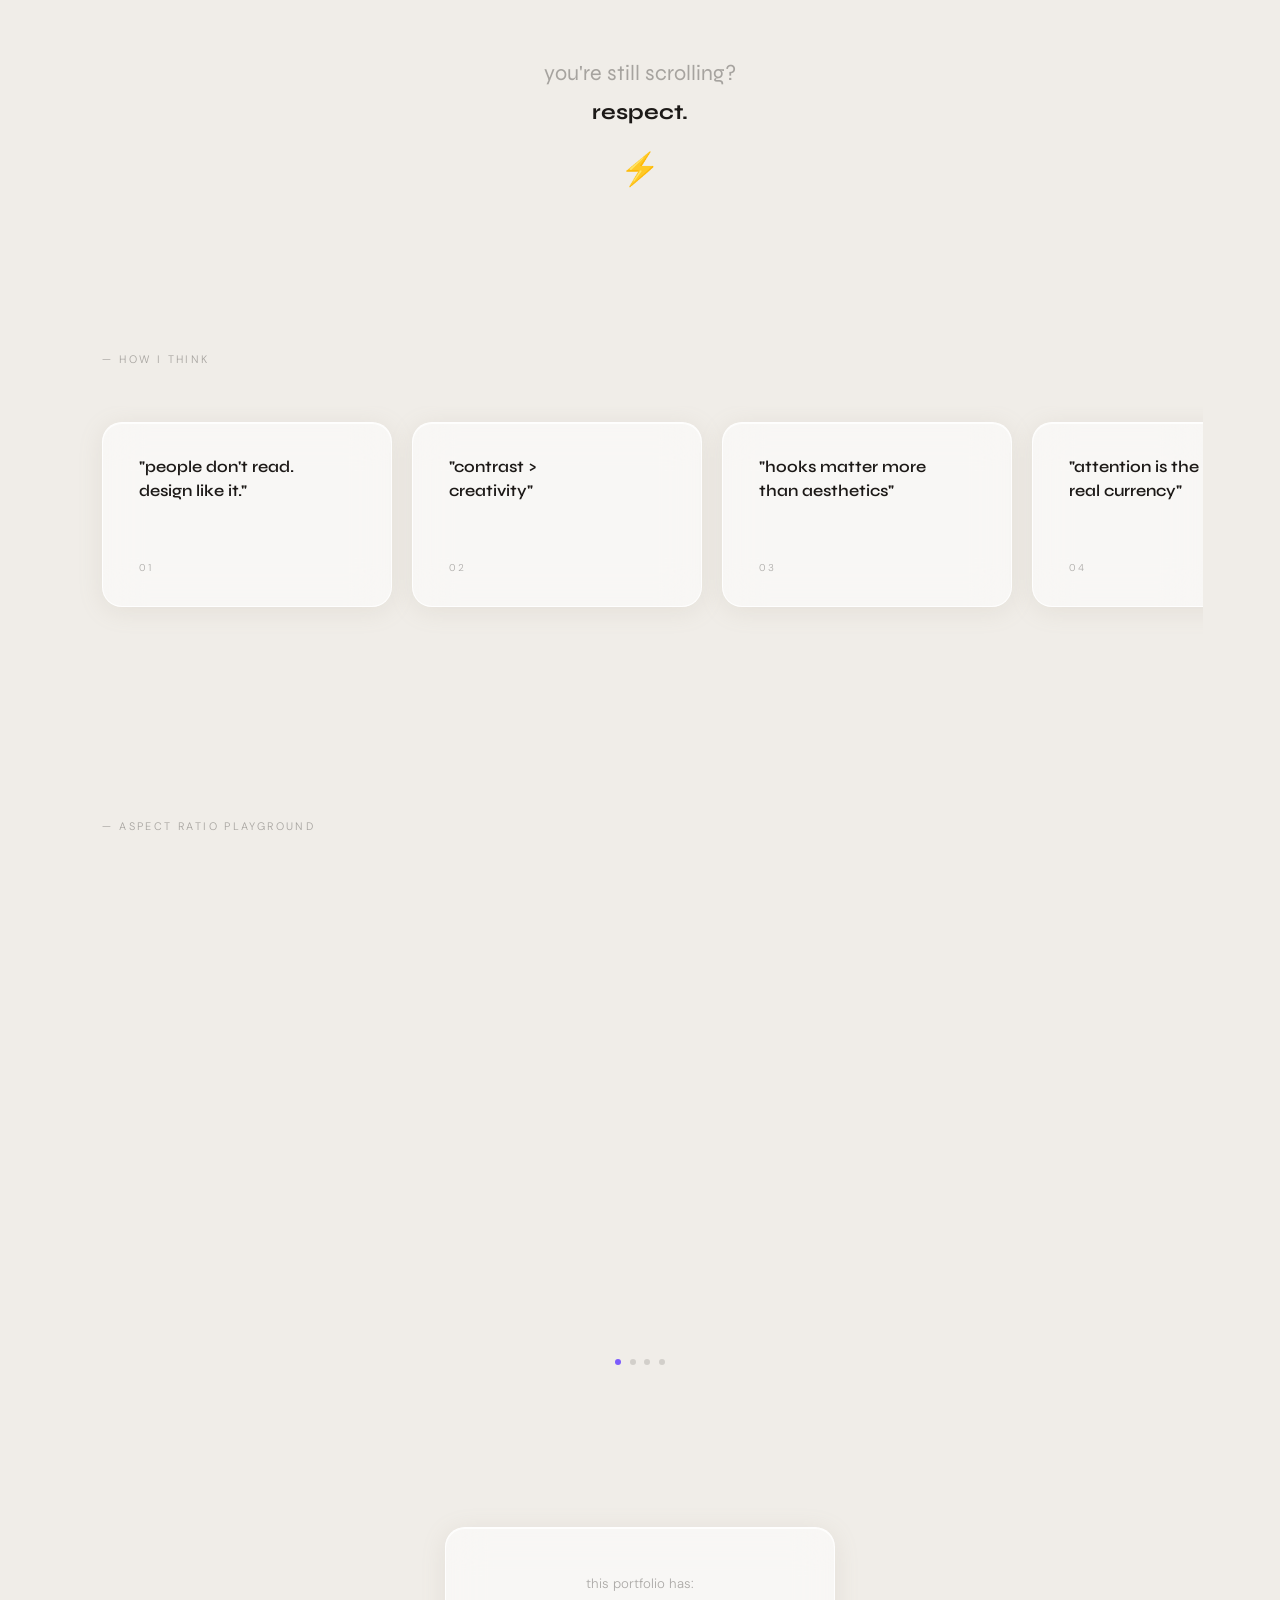
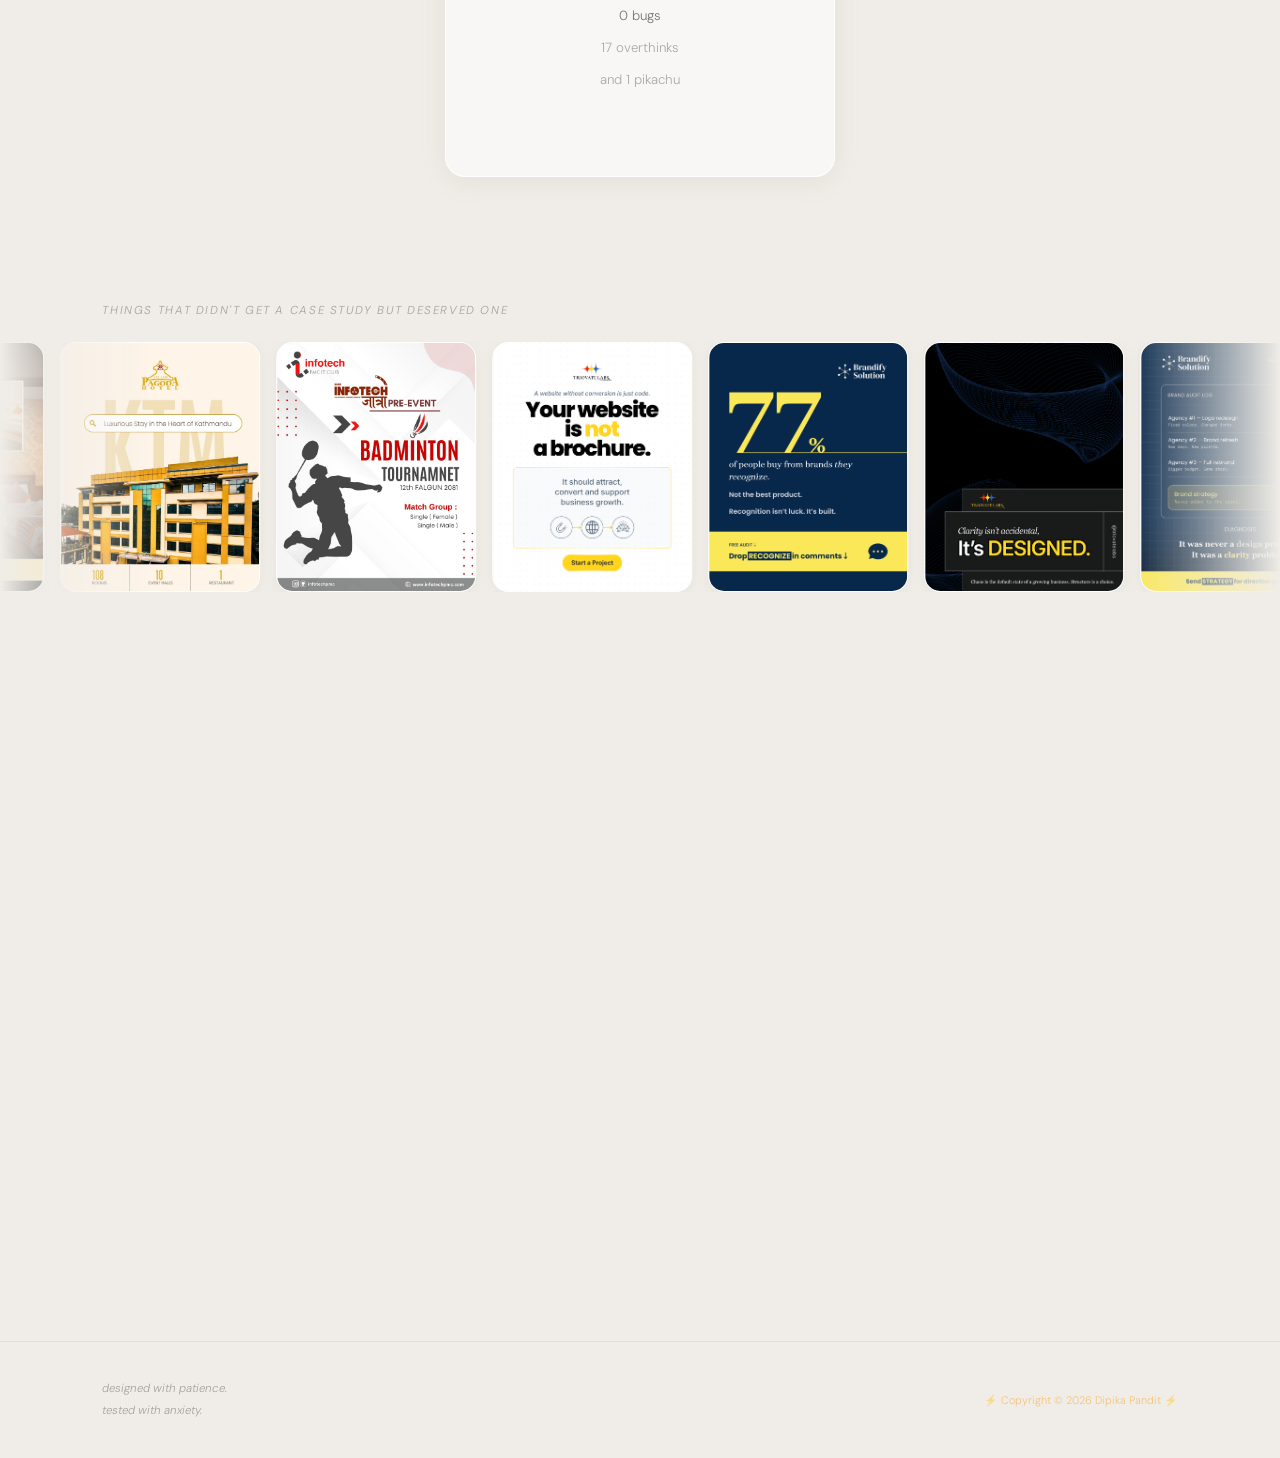
==== commit ecb1b3fe: "added one more design into featured works and improved css" ====
--- a/index.html
+++ b/index.html
@@ -97,6 +97,40 @@
     <p class="slabel" style="padding-left:2vw">— featured work</p>
 
     <div class="work-grid">
+
+       <div class="wcard glass fi" style="transition-delay:.2s" onclick="void(0)">
+        <div class="wimg">
+          <div class="wpholder">
+            <img src="images/sn.jpg" alt="superteam">
+          </div>
+          <div class="wstat">
+            <span class="wstat-n">↑ viral</span>
+            <span class="wstat-l">allegedly</span>
+          </div>
+        </div>
+        <div class="wmeta">
+          <span class="wlabel">this surprised me</span>
+          <span class="wtag">poster</span>
+        </div>
+      </div>
+
+       <div class="wcard glass fi" style="transition-delay:.1s" onclick="void(0)">
+        <div class="wimg">
+          <div class="wpholder">
+            <img src="images/fb.png" alt="facebook">
+          </div>
+          <div class="wstat">
+            <span class="wstat-n">2.4k</span>
+            <span class="wstat-l">likes</span>
+          </div>
+        </div>
+        <div class="wmeta">
+          <span class="wlabel">client liked this one</span>
+          <span class="wtag">facebook</span>
+        </div>
+      </div>
+
+
       <div class="wcard glass fi" onclick="void(0)">
         <div class="wimg">
           <div class="wpholder">
@@ -113,37 +147,9 @@
         </div>
       </div>
 
-      <div class="wcard glass fi" style="transition-delay:.1s" onclick="void(0)">
-        <div class="wimg">
-          <div class="wpholder">
-            <img src="images/fb.png" alt="fb">
-          </div>
-          <div class="wstat">
-            <span class="wstat-n">2.4k</span>
-            <span class="wstat-l">likes</span>
-          </div>
-        </div>
-        <div class="wmeta">
-          <span class="wlabel">client liked this one</span>
-          <span class="wtag">facebook</span>
-        </div>
-      </div>
-
-      <div class="wcard glass fi" style="transition-delay:.2s" onclick="void(0)">
-        <div class="wimg">
-          <div class="wpholder">
-            <img src="images/sn.jpg" alt="superteam">
-          </div>
-          <div class="wstat">
-            <span class="wstat-n">↑ viral</span>
-            <span class="wstat-l">allegedly</span>
-          </div>
-        </div>
-        <div class="wmeta">
-          <span class="wlabel">this surprised me</span>
-          <span class="wtag">poster</span>
-        </div>
-      </div>
+     
+
+     
 
       <div class="wcard glass fi" style="transition-delay:.15s" onclick="void(0)">
         <div class="wimg">
@@ -172,10 +178,27 @@
           </div>
         </div>
         <div class="wmeta">
-          <span class="wlabel">i liked this one more</span>
+          <span class="wlabel">i really liked this one</span>
           <span class="wtag">instagram</span>
         </div>
       </div>
+
+      <div class="wcard glass fi" style="transition-delay:.25s" onclick="void(0)">
+        <div class="wimg">
+          <div class="wpholder">
+            <img src="images/lkdn.png" alt="fb">
+          </div>
+          <div class="wstat">
+            <span class="wstat-n">no data</span>
+            <span class="wstat-l">just vibes</span>
+          </div>
+        </div>
+        <div class="wmeta">
+          <span class="wlabel">this is something..</span>
+          <span class="wtag">facebook</span>
+        </div>
+      </div>
+
 
 
       
--- a/css/light.css
+++ b/css/light.css
@@ -286,24 +286,26 @@
       transition:transform .4s cubic-bezier(.23,1,.32,1), box-shadow .4s;
     }
     .wcard:hover { transform:translateY(-8px) scale(1.02); box-shadow:0 16px 48px rgba(160,148,130,.25); }
-    .wcard:nth-child(1) { grid-column:1/6;  margin-top:0; }
-    .wcard:nth-child(2) { grid-column:6/10; margin-top:3.5rem; }
-    .wcard:nth-child(3) { grid-column:10/13;margin-top:7rem; }
-    .wcard:nth-child(4) { grid-column:2/7;  margin-top:-1.5rem; }
-    .wcard:nth-child(5) { grid-column:7/12; margin-top:1.5rem; }
+    .wcard:hover { transform:translateY(-8px) scale(1.02); }
+    .wcard:nth-child(1) { grid-column:1/5;  margin-top:0; }
+    .wcard:nth-child(2) { grid-column:5/9; margin-top:8.5rem; }
+    .wcard:nth-child(3) { grid-column:9/13;margin-top:5rem; }
+    .wcard:nth-child(4) { grid-column:2/8;  margin-top:-2.5rem; }
+    .wcard:nth-child(5) { grid-column:8/13; margin-top:-6.5rem; }
+    .wcard:nth-child(6) { grid-column:1/6; margin-top:-12rem; }
 
     .wimg {
       width:100%; border-radius:12px;
-      background:rgba(255,255,255,.5);
-      border:1px solid rgba(255,255,255,.9);
-      box-shadow: 0 2px 12px rgba(160,148,130,.1);
+      background:rgba(255,255,255,.03);
+      border:1px solid rgba(255,255,255,.06);
       position:relative; overflow:hidden;
     }
-    .wcard:nth-child(1) .wimg { aspect-ratio:4/5; }
+    .wcard:nth-child(1) .wimg { aspect-ratio:9/16; }
     .wcard:nth-child(2) .wimg { aspect-ratio:1/1; }
-    .wcard:nth-child(3) .wimg { aspect-ratio:9/16; }
+    .wcard:nth-child(3) .wimg { aspect-ratio:4/5; }
     .wcard:nth-child(4) .wimg { aspect-ratio:16/9; }
     .wcard:nth-child(5) .wimg { aspect-ratio:4/5; }
+    .wcard:nth-child(6) .wimg { aspect-ratio:1/1; }
 
     .wpholder {
       width:100%; min-height:160px; height:100%;
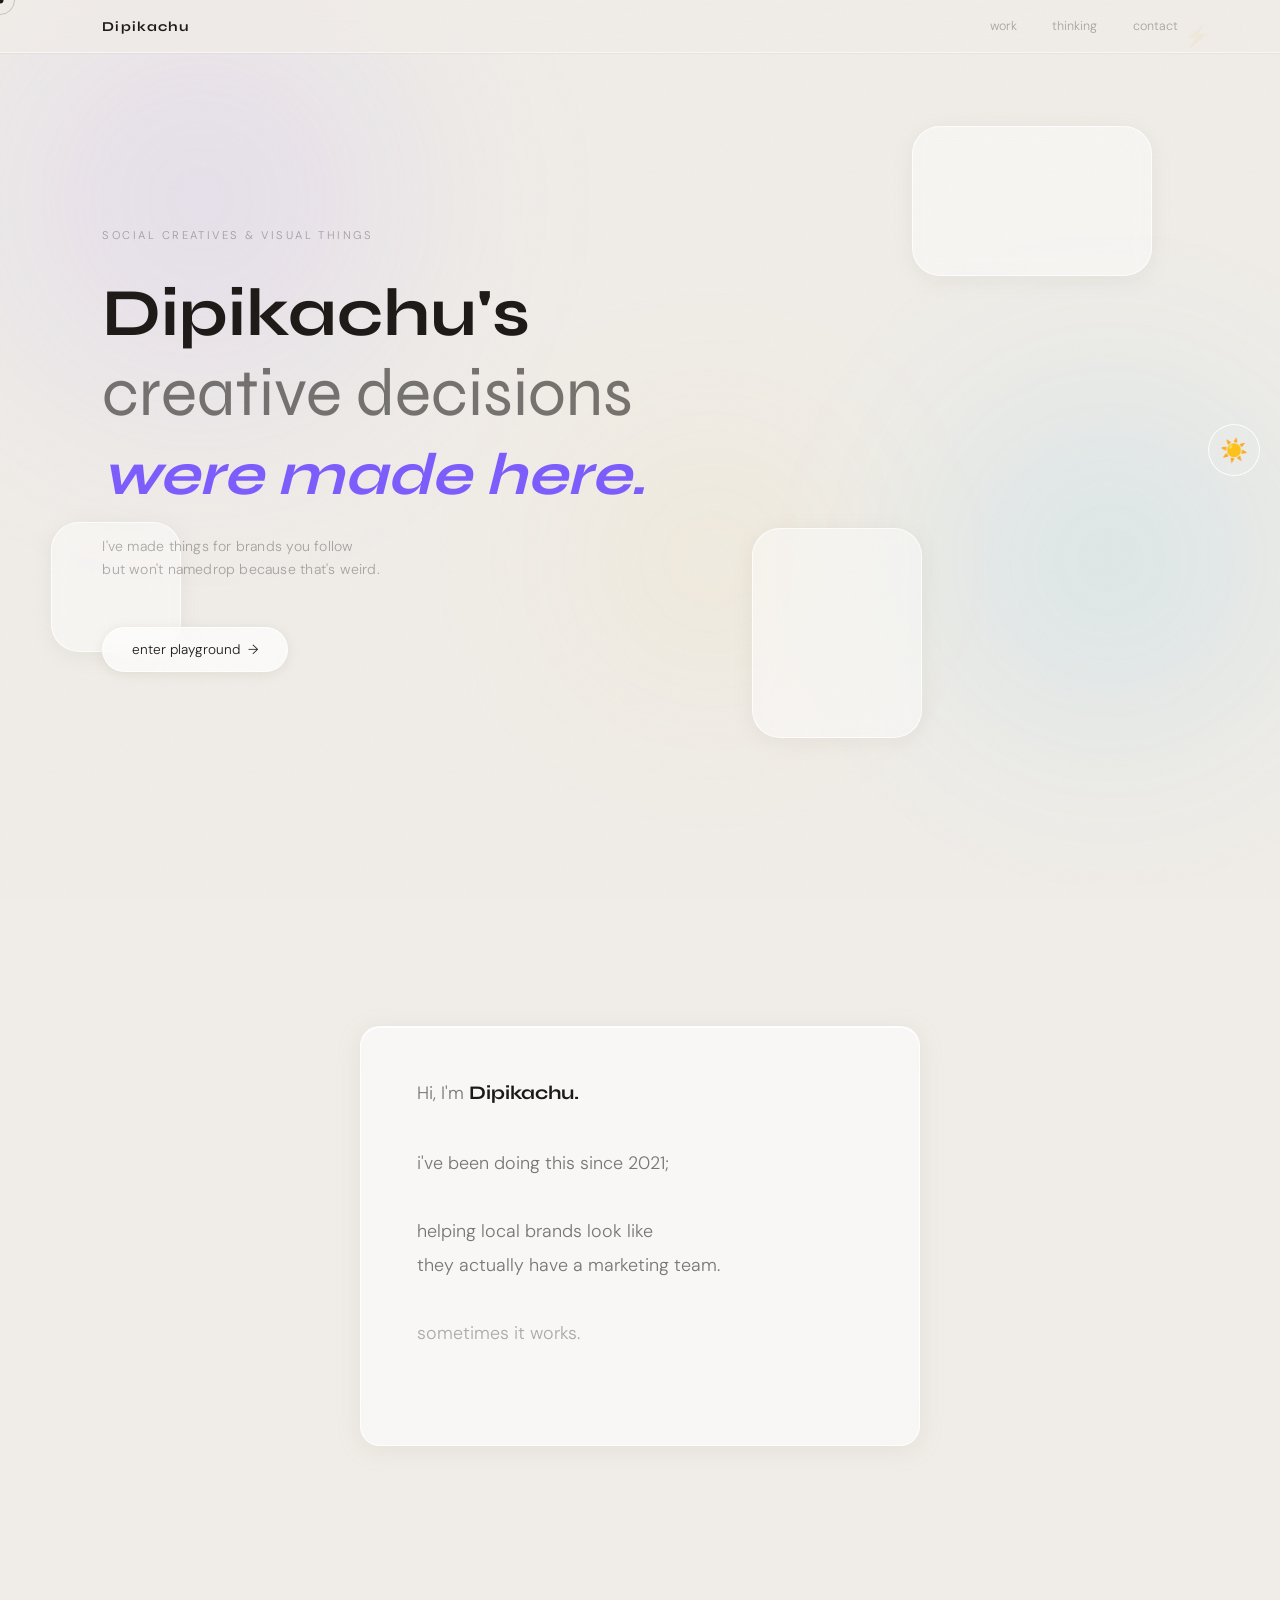
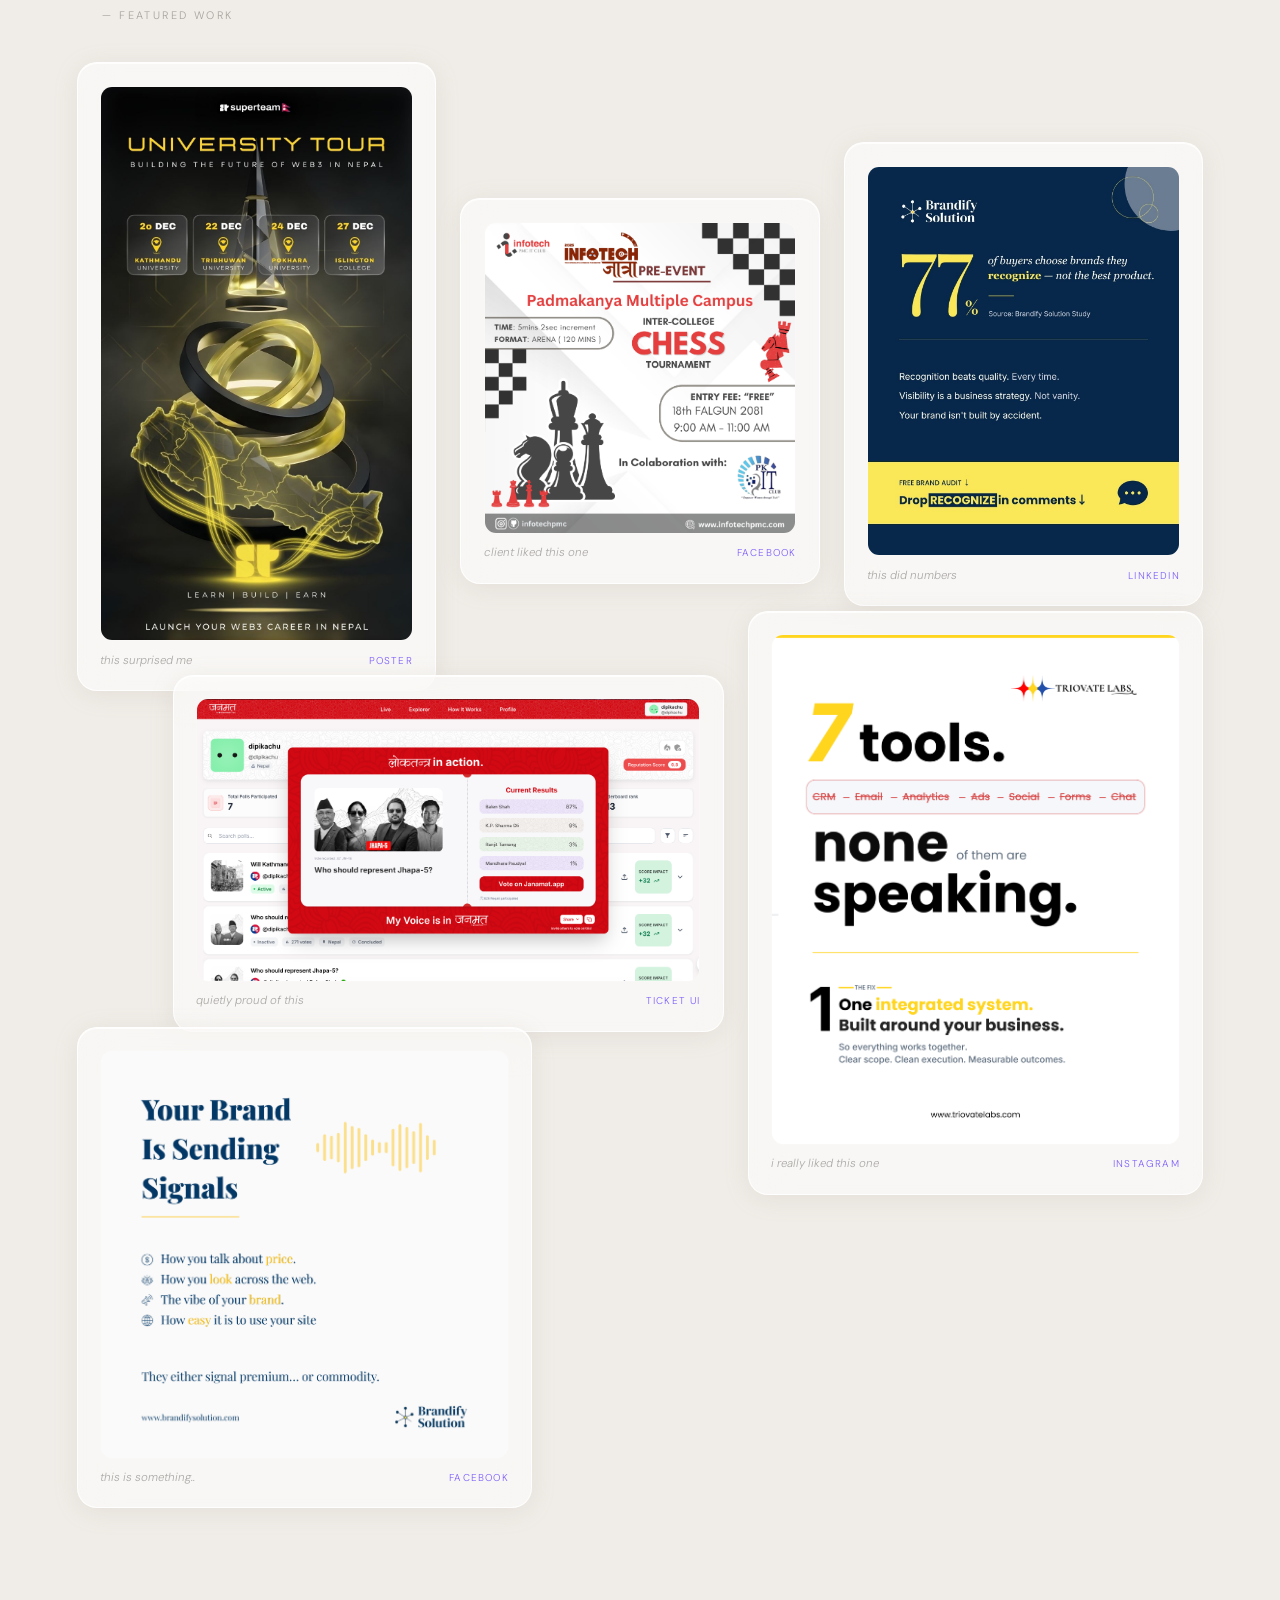
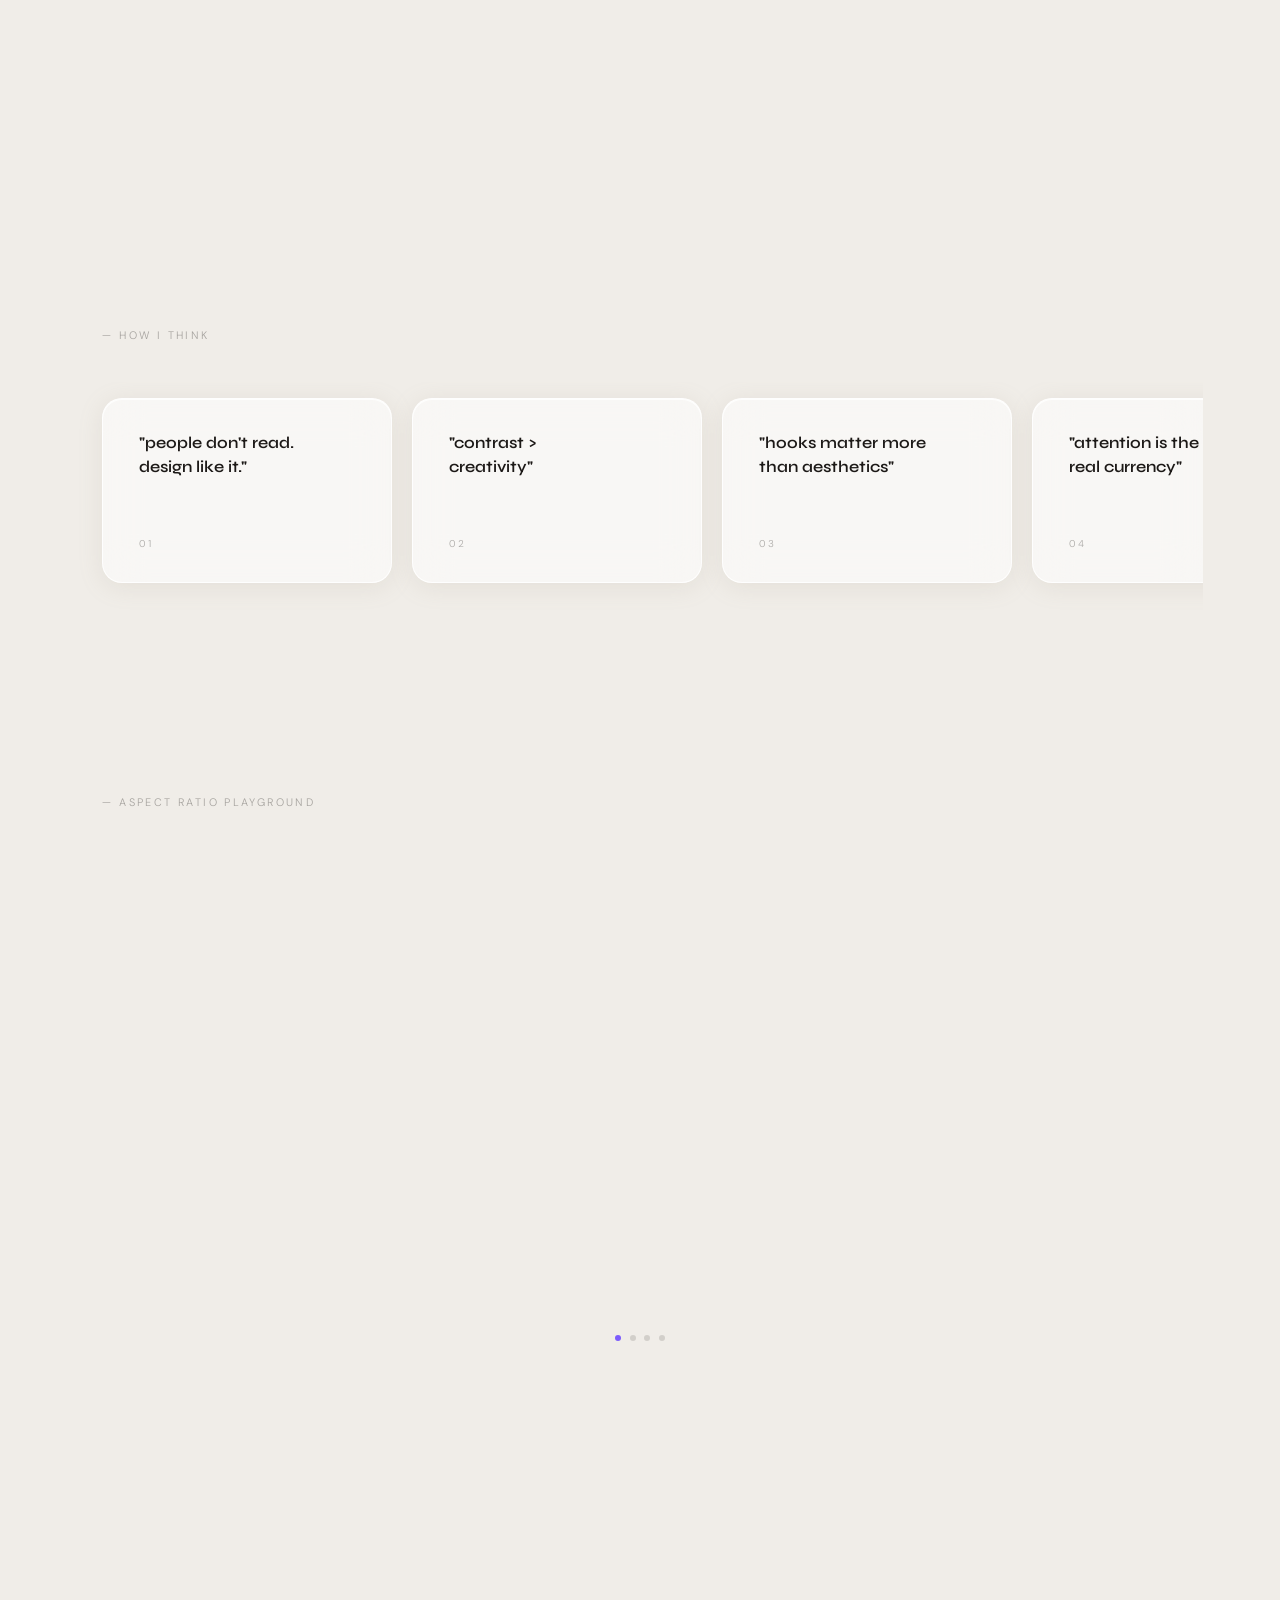
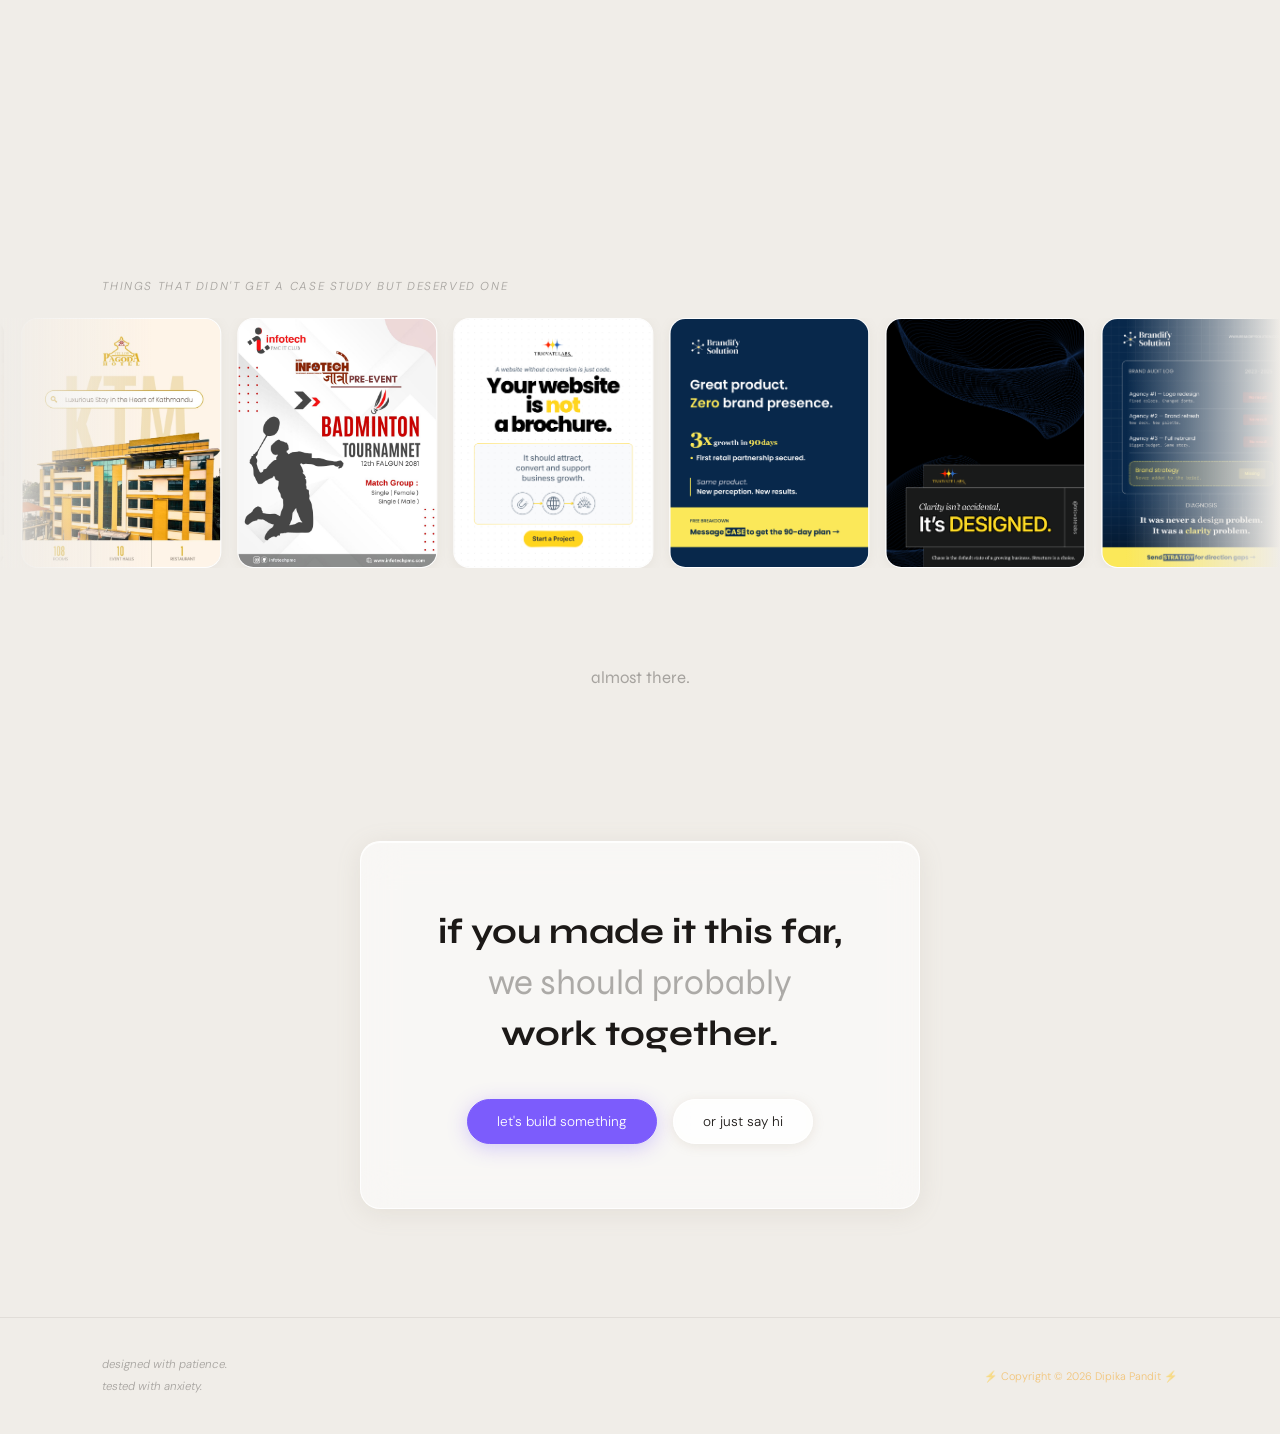
==== commit 1fedf604: "refined the hero section and about section to make it more witty lol" ====
--- a/index.html
+++ b/index.html
@@ -65,7 +65,10 @@
         <span class="line-dim">creative decisions</span><br>
         <span class="line-italic">were made here.</span>
       </h1>
-      <p class="hero-sub">social creatives, posters &amp; things that somehow worked</p>
+      <p class="hero-sub">
+        I've made things for brands you follow <br>
+        but won't namedrop because that's weird.
+      </p>
       <a href="#work" class="gbtn">enter playground &nbsp;→</a>
     </div>
   </section>
@@ -80,9 +83,9 @@
       <p>
         Hi, I'm <span class="who-name">Dipikachu.</span>
         <br><br>
-        I make social media designs,<br>
-        test what works,<br>
-        and overthink alignment.
+        i've been doing this since 2021;<br><br>
+        helping local brands look like<br>
+        they actually have a marketing team.
         <br><br>
         <span style="color:var(--text-dim)">sometimes it works.</span>
         <span class="who-hidden">it usually works.</span>
@@ -134,7 +137,7 @@
       <div class="wcard glass fi" onclick="void(0)">
         <div class="wimg">
           <div class="wpholder">
-            <img src="images/insta2.png" alt="insta">
+            <img src="images/5.jpg" alt="linkedin">
           </div>
           <div class="wstat">
             <span class="wstat-n">+32%</span>
@@ -143,7 +146,7 @@
         </div>
         <div class="wmeta">
           <span class="wlabel">this did numbers</span>
-          <span class="wtag">instagram</span>
+          <span class="wtag">linkedin</span>
         </div>
       </div>
 
@@ -321,7 +324,7 @@
 
         <div class="citem">
           <span>
-            <img src="images/5.png" alt="quick hit 05">
+            <img src="images/insta2.png" alt="quick hit 05">
           </span>
         </div>
 
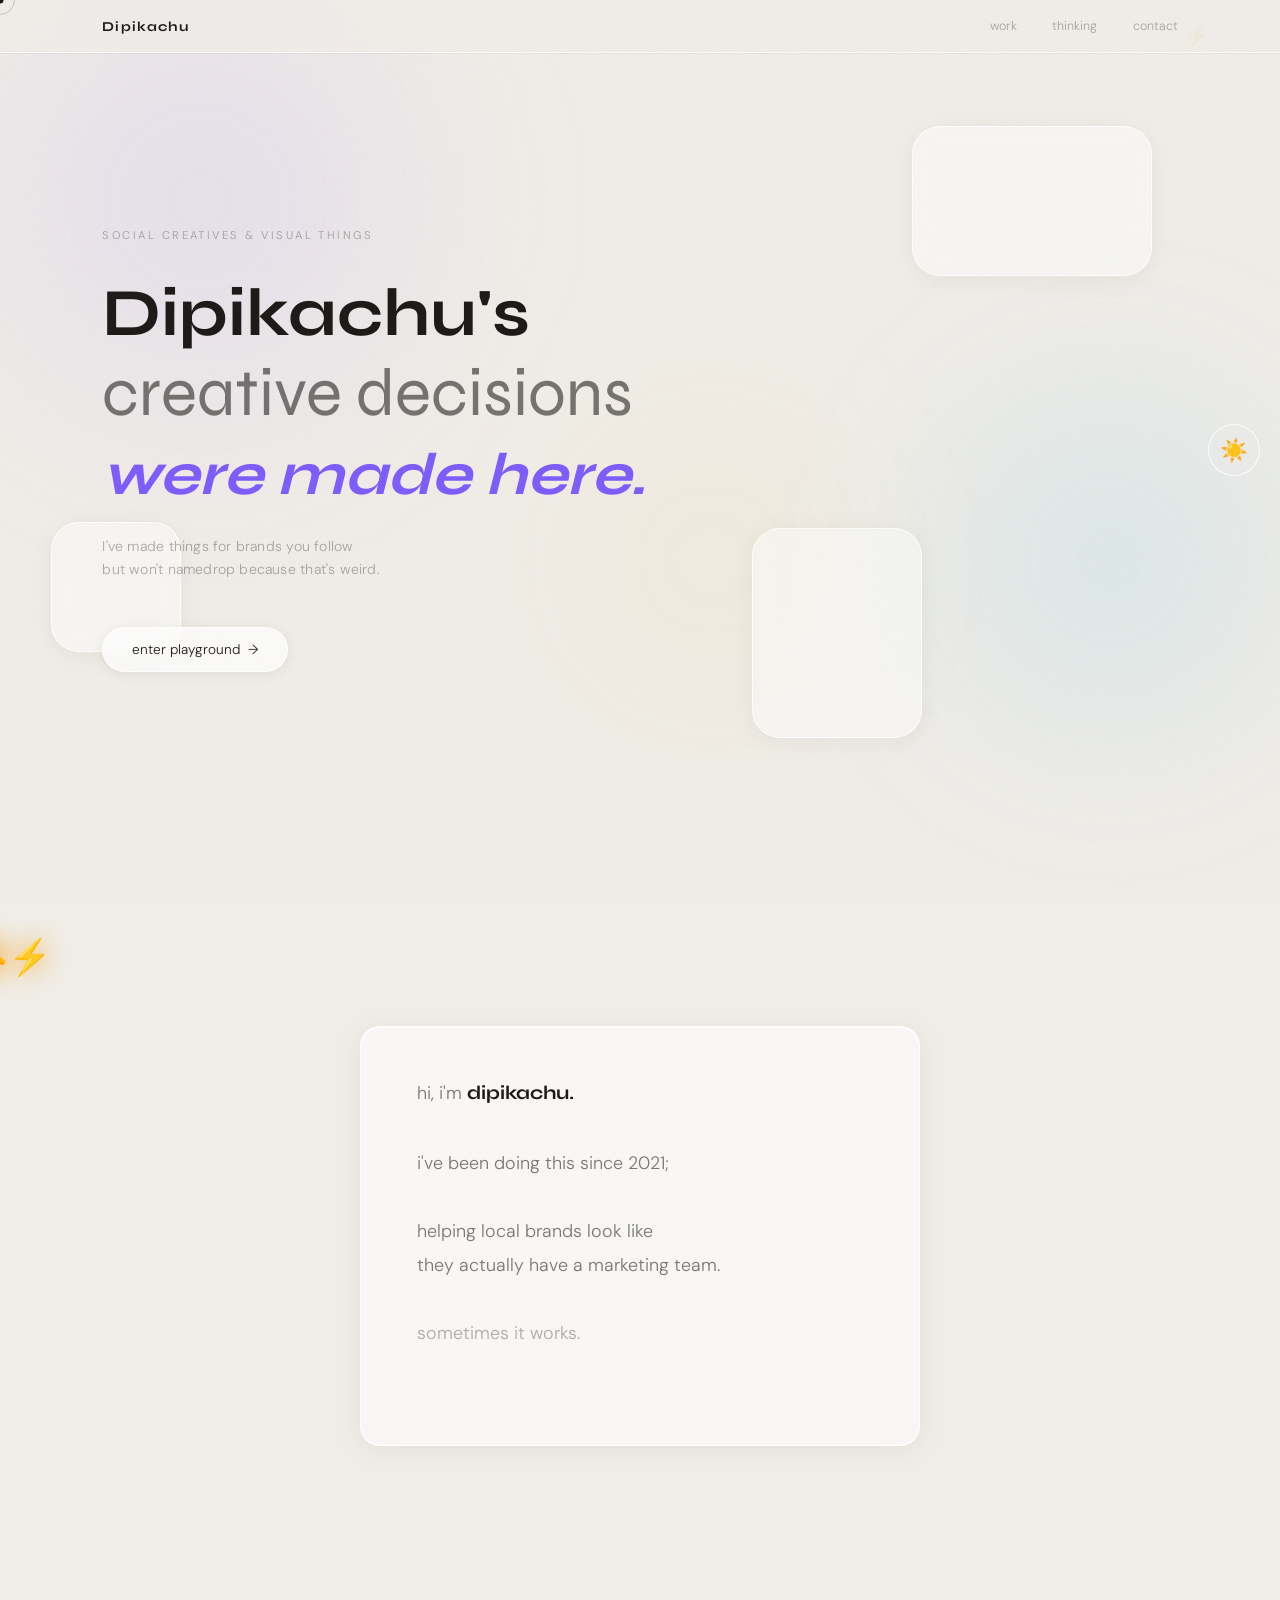
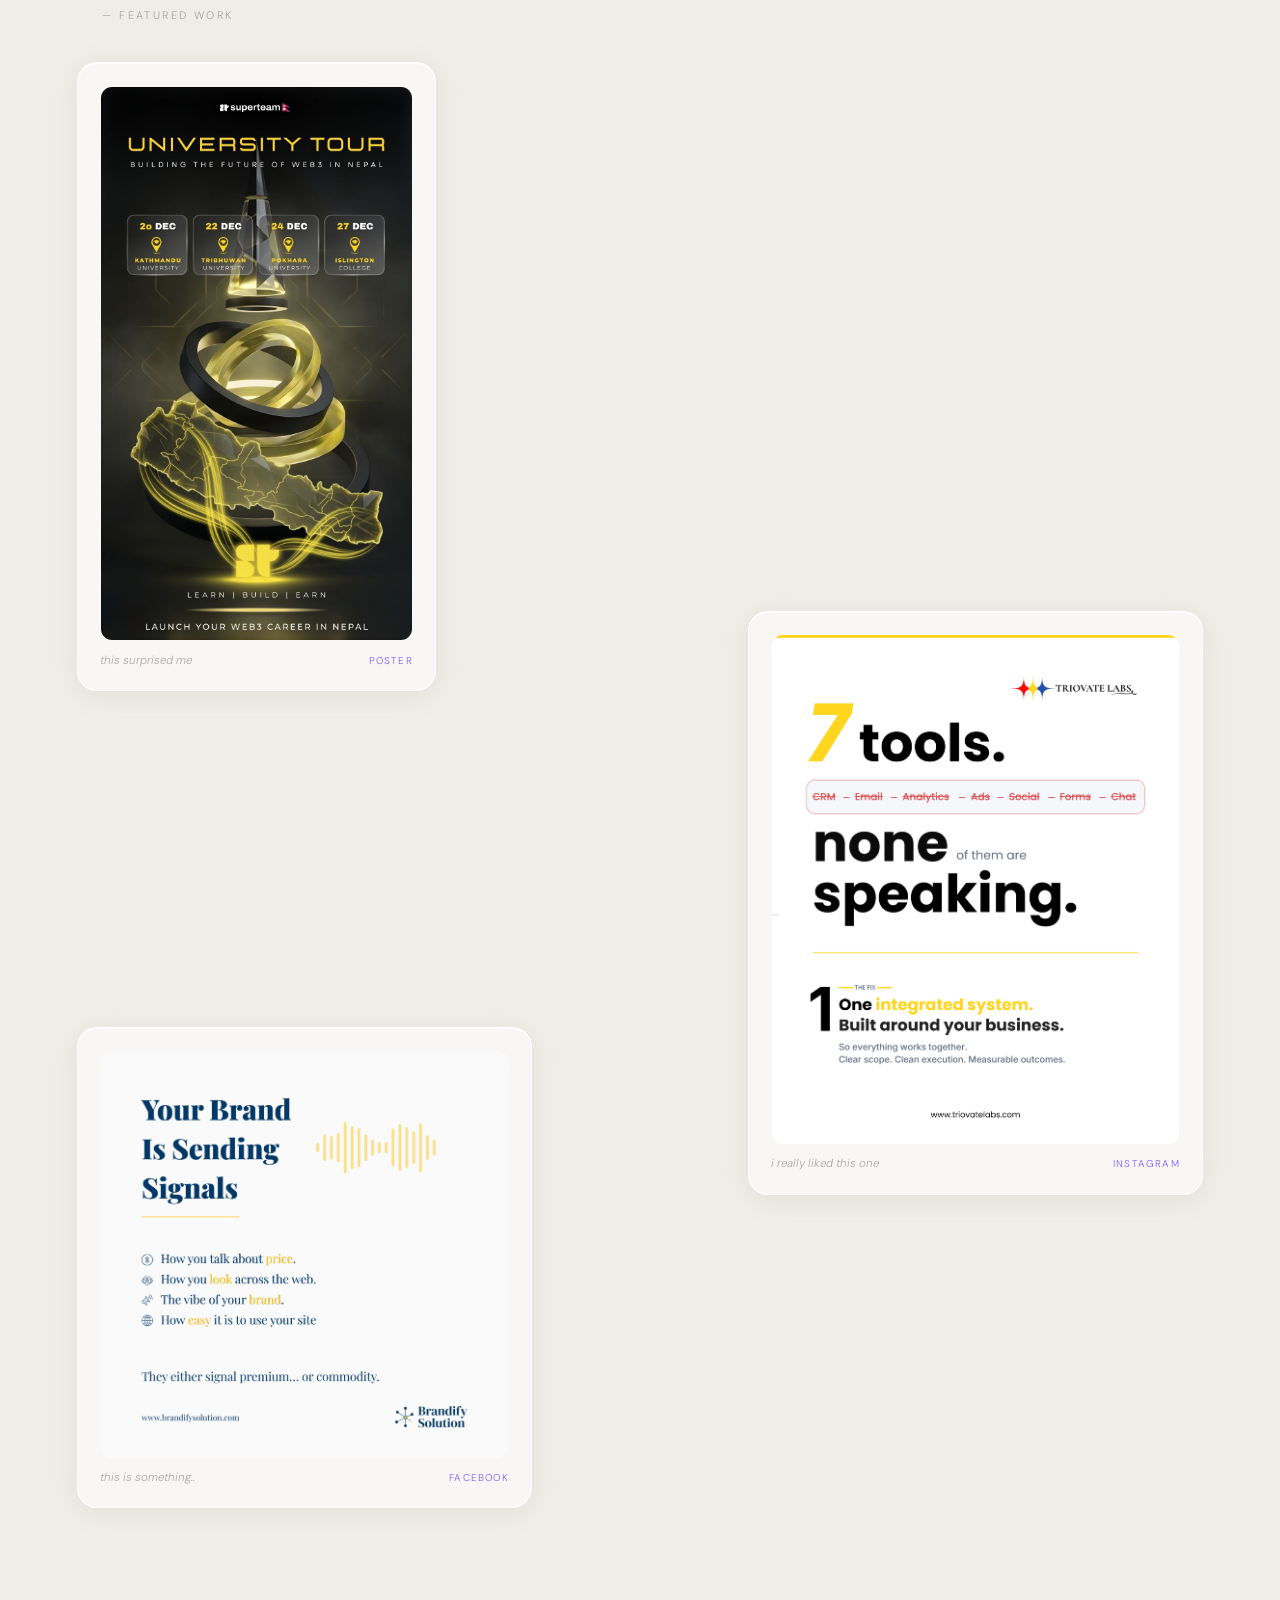
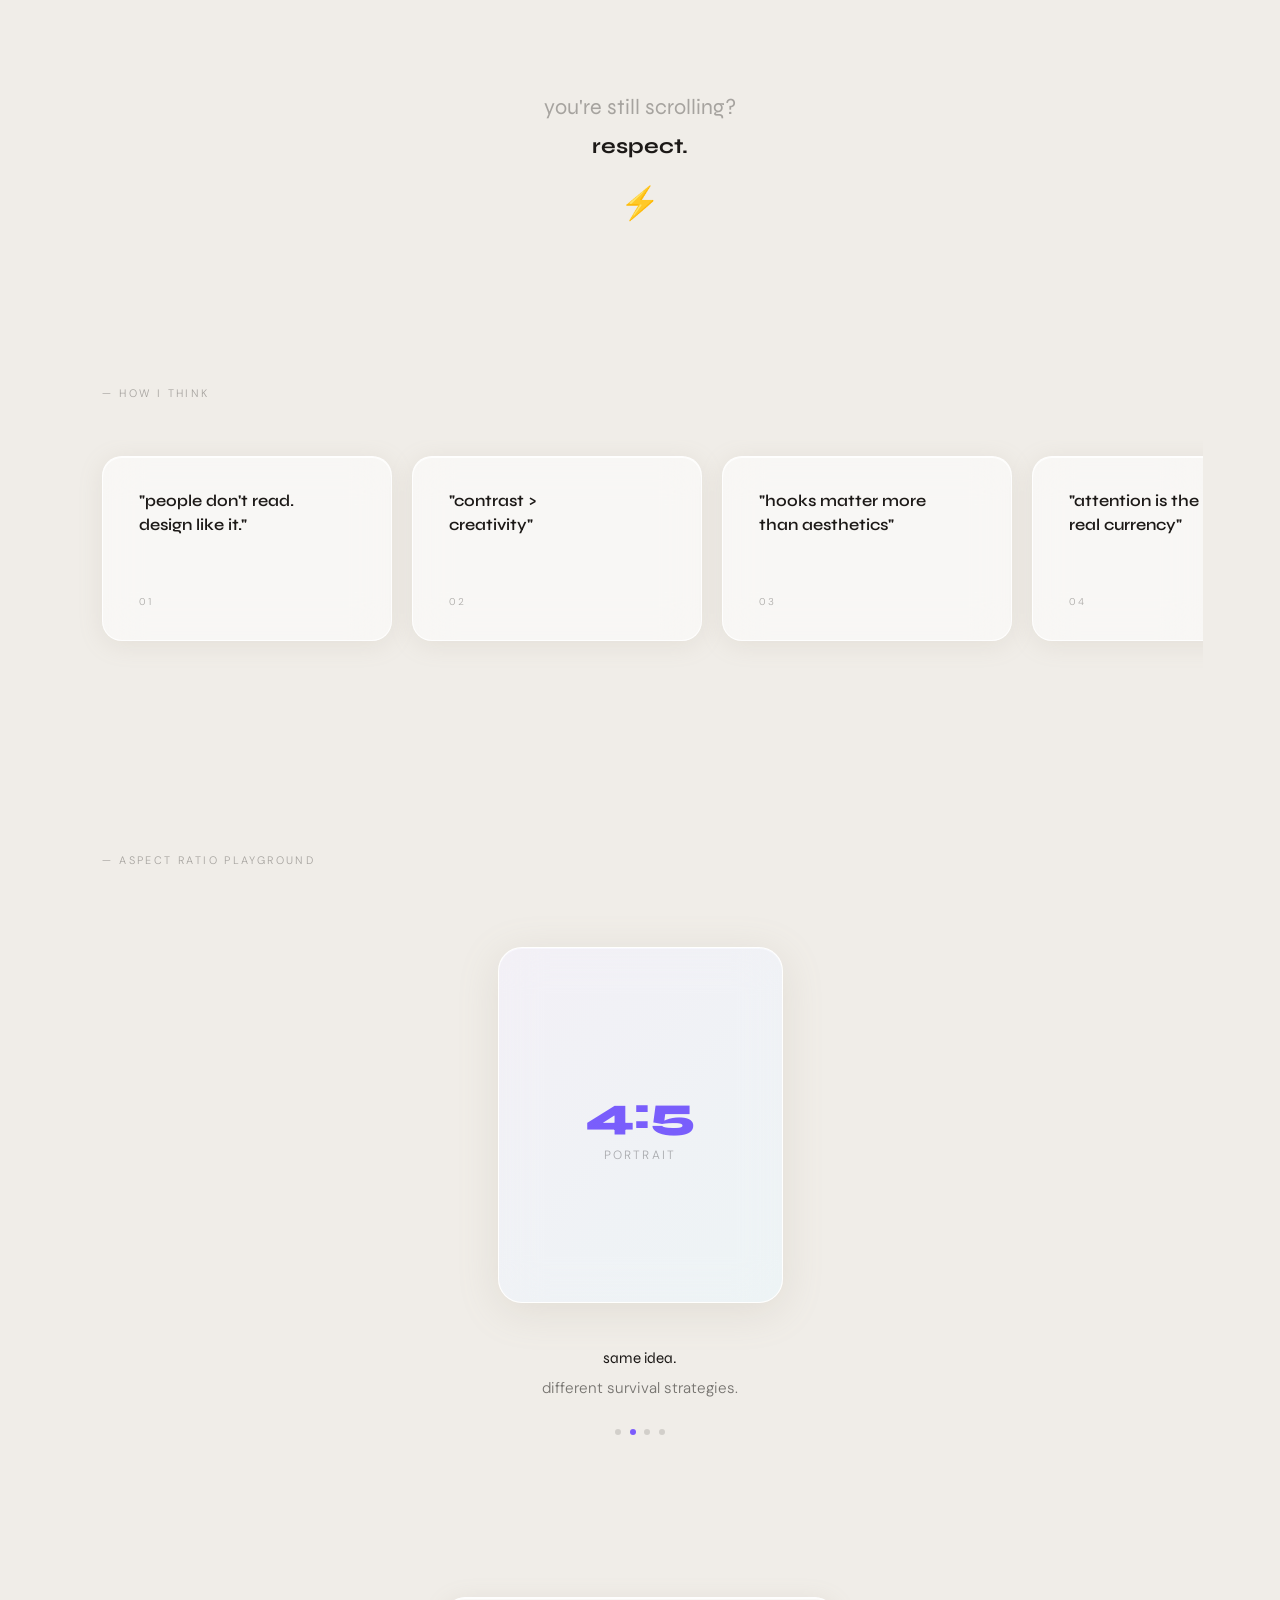
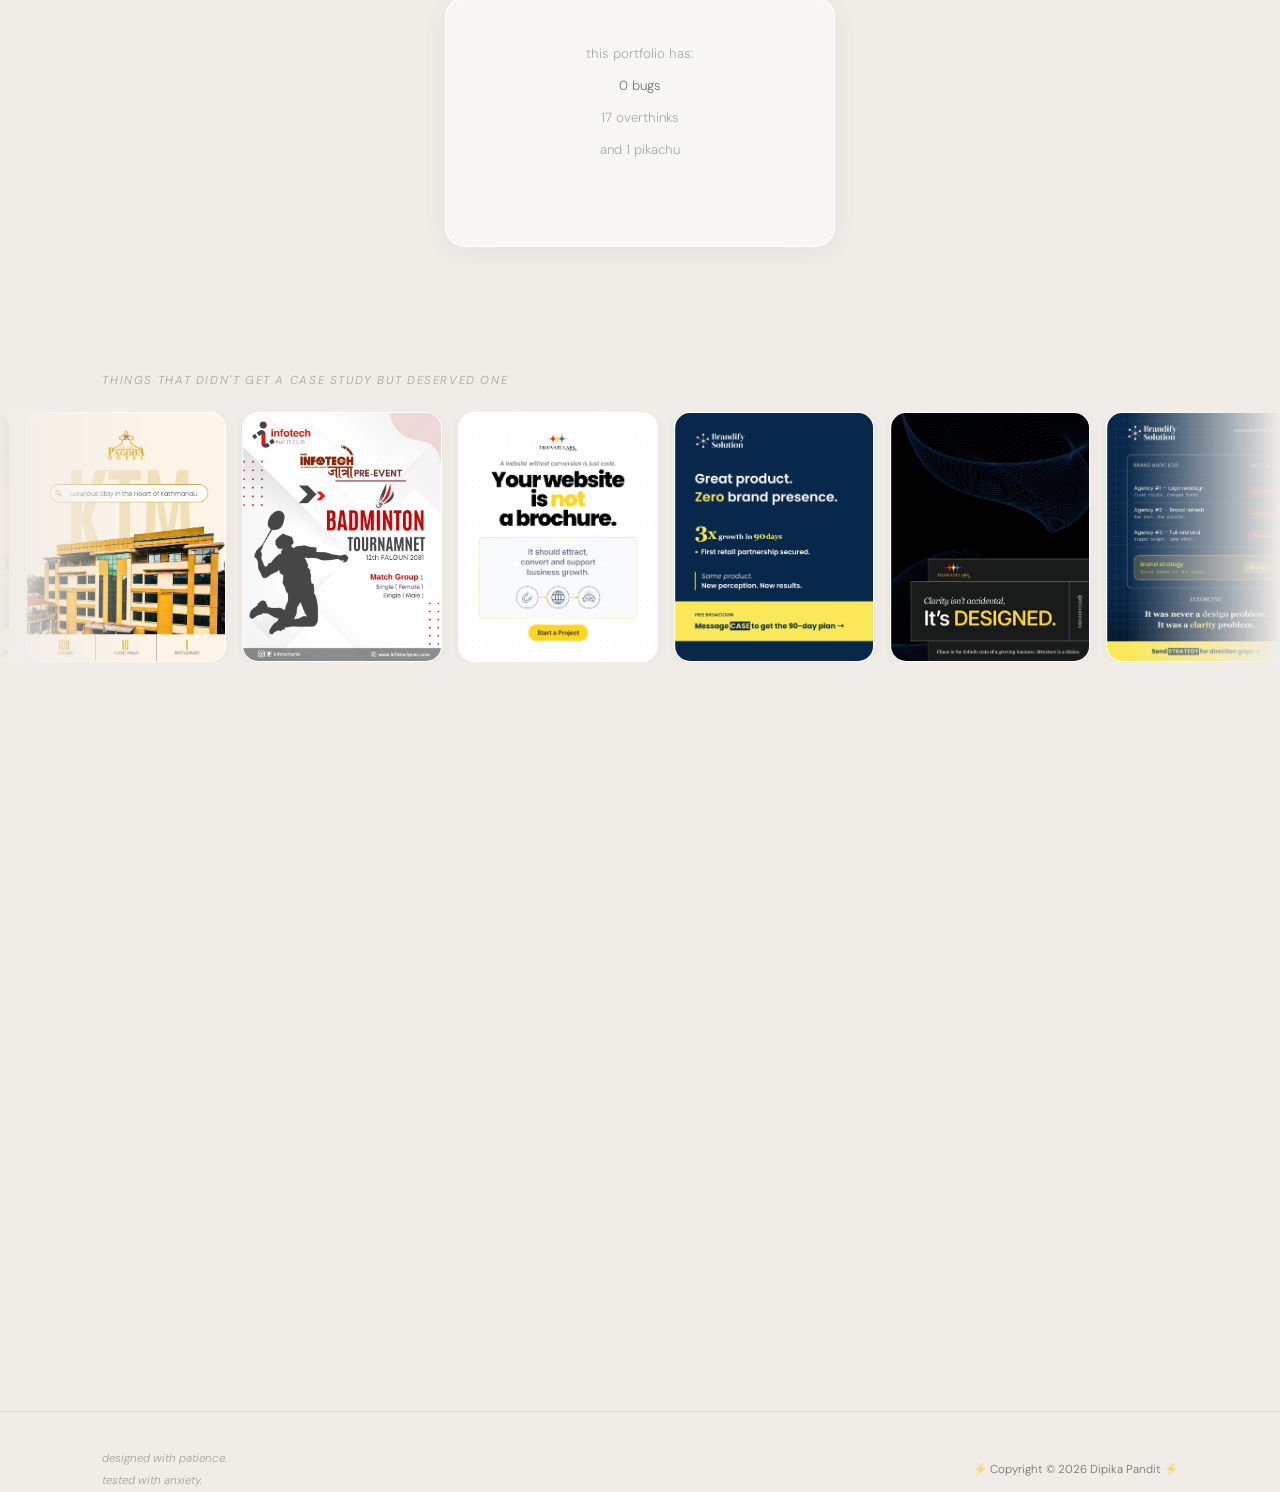
==== commit 6fa94a7f: "very minor changes" ====
--- a/index.html
+++ b/index.html
@@ -81,7 +81,7 @@
   <section id="who">
     <div class="glass who-card fi">
       <p>
-        Hi, I'm <span class="who-name">Dipikachu.</span>
+        hi, i'm <span class="who-name">dipikachu.</span>
         <br><br>
         i've been doing this since 2021;<br><br>
         helping local brands look like<br>
--- a/css/light.css
+++ b/css/light.css
@@ -521,7 +521,7 @@
       position:relative; z-index:1;
     }
     .ftext { font-size:.72rem; color:var(--text-dim); font-style:italic; line-height:1.9; }
-    .fmark { font-size:.68rem; color:rgba(245,158,11,.5); }
+    .fmark { font-size:.72rem; color:var(--text-mid) }
 
     /* ══════════════════════════════════════════
        RESPONSIVE
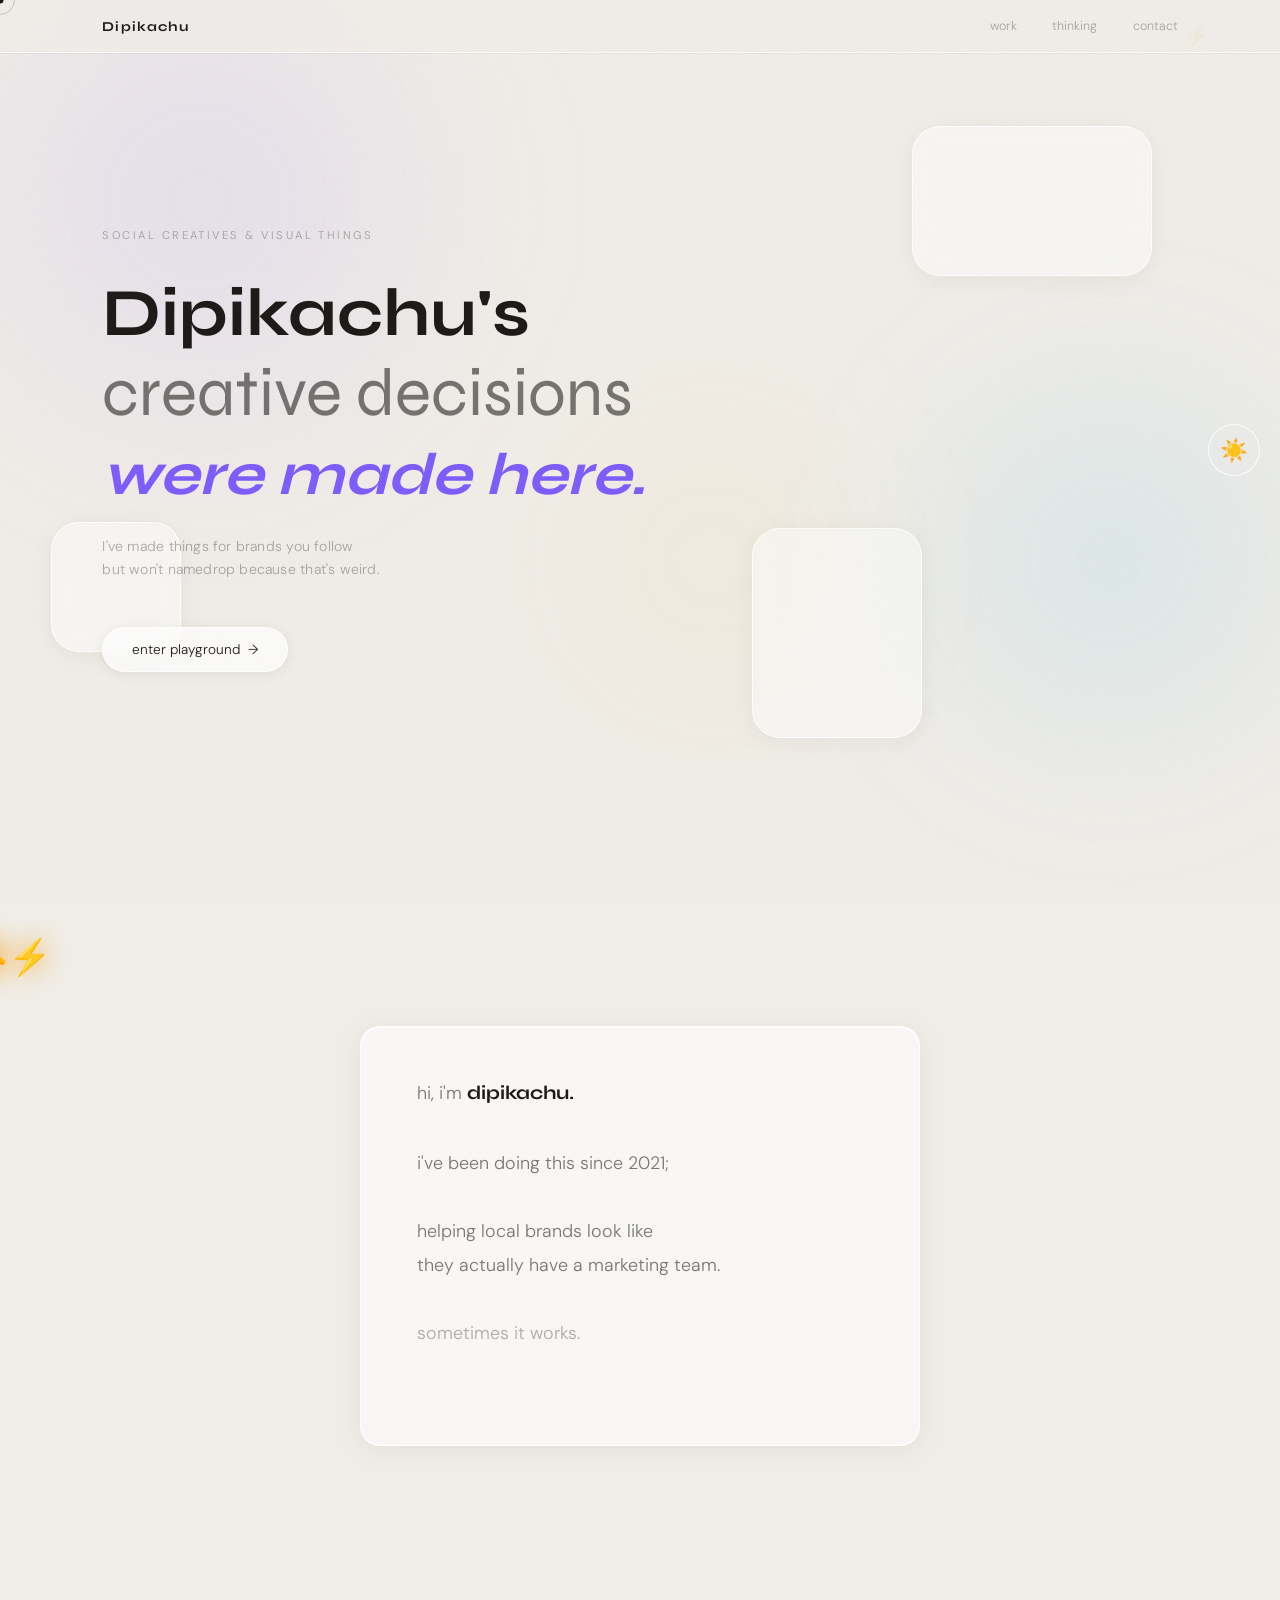
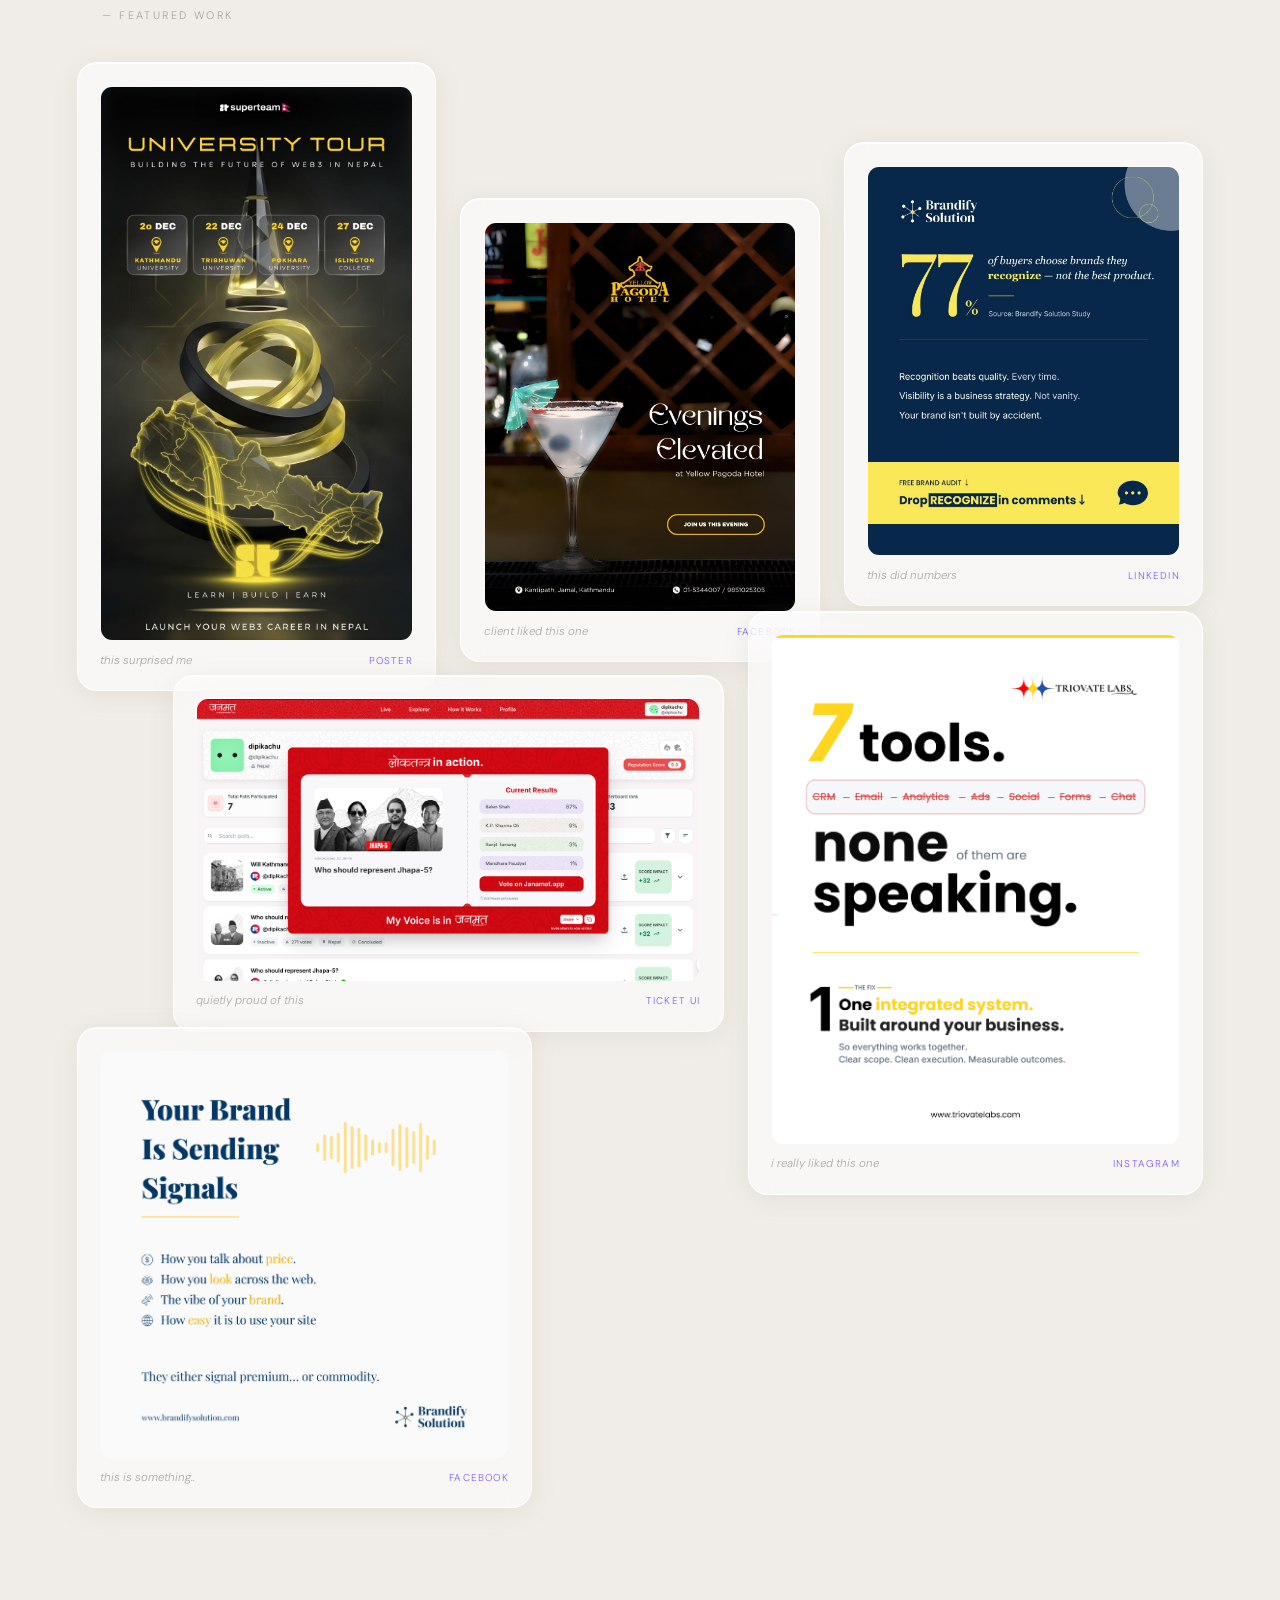
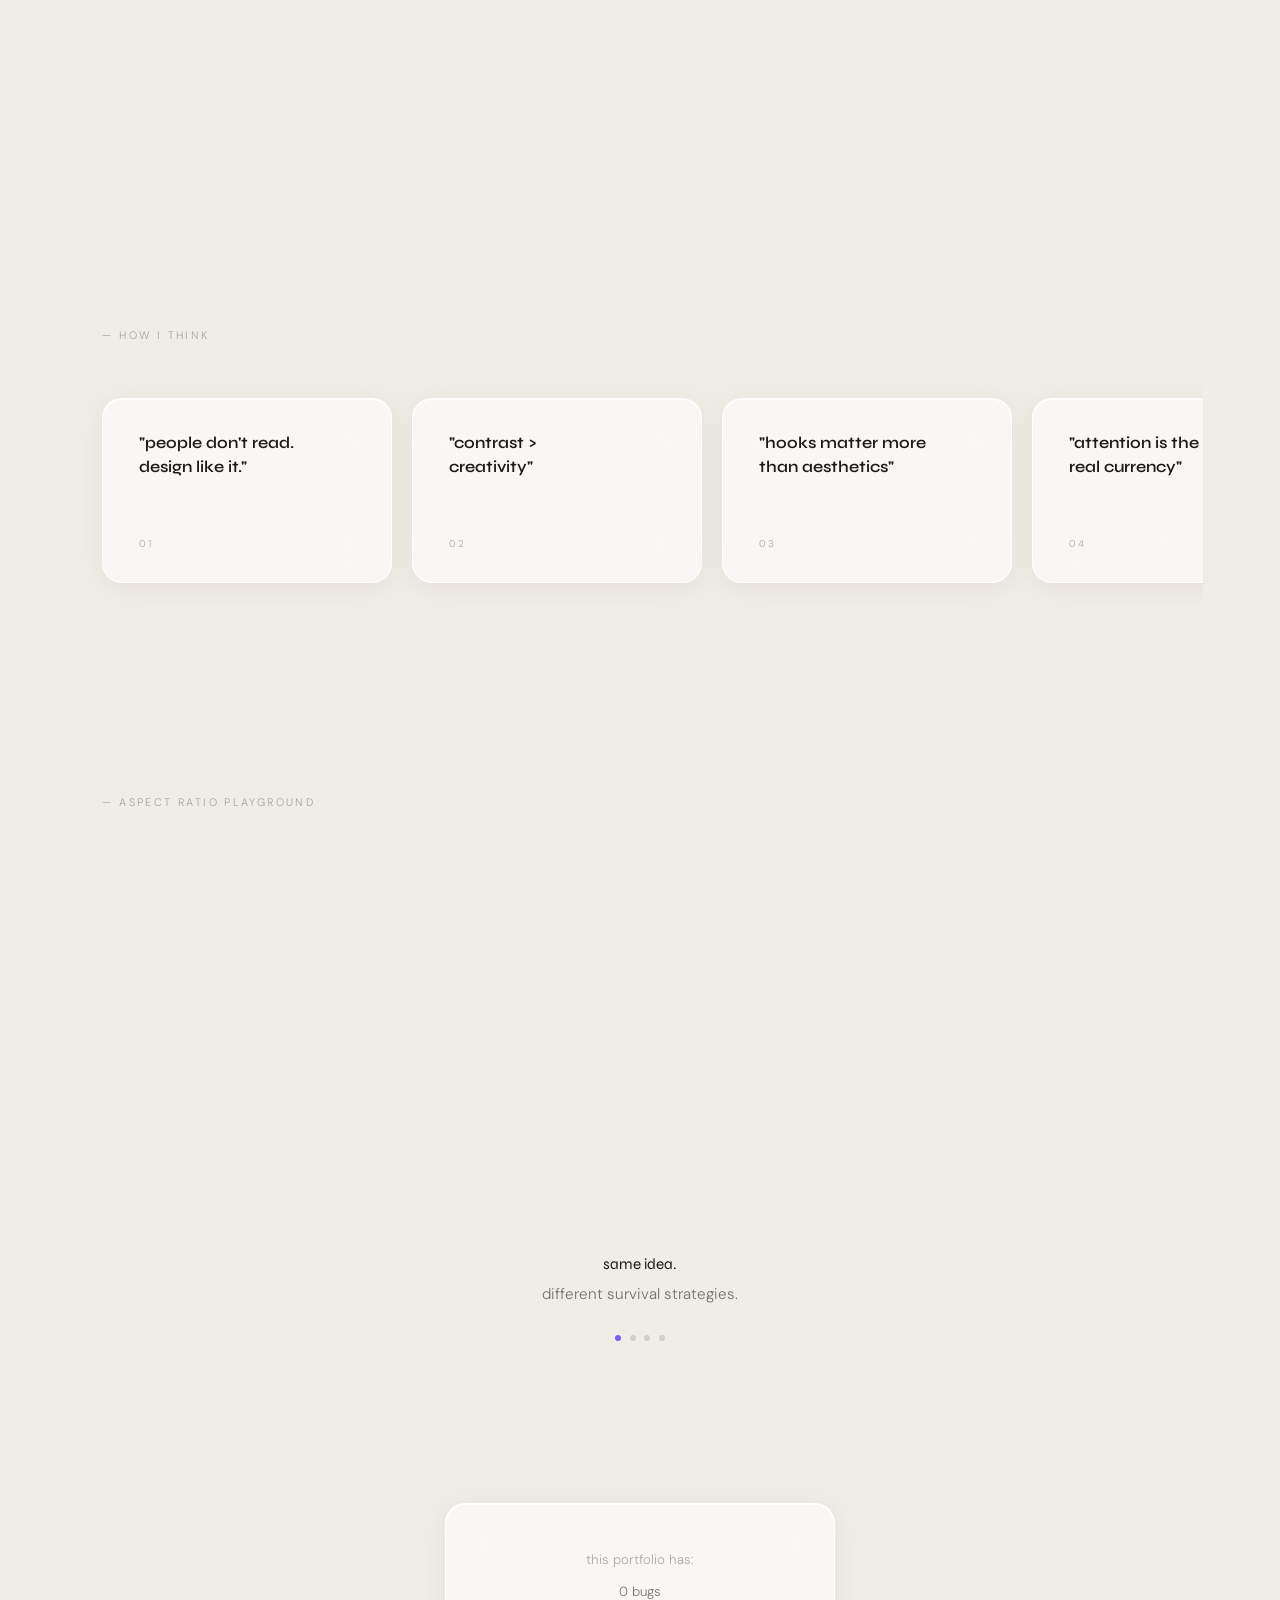
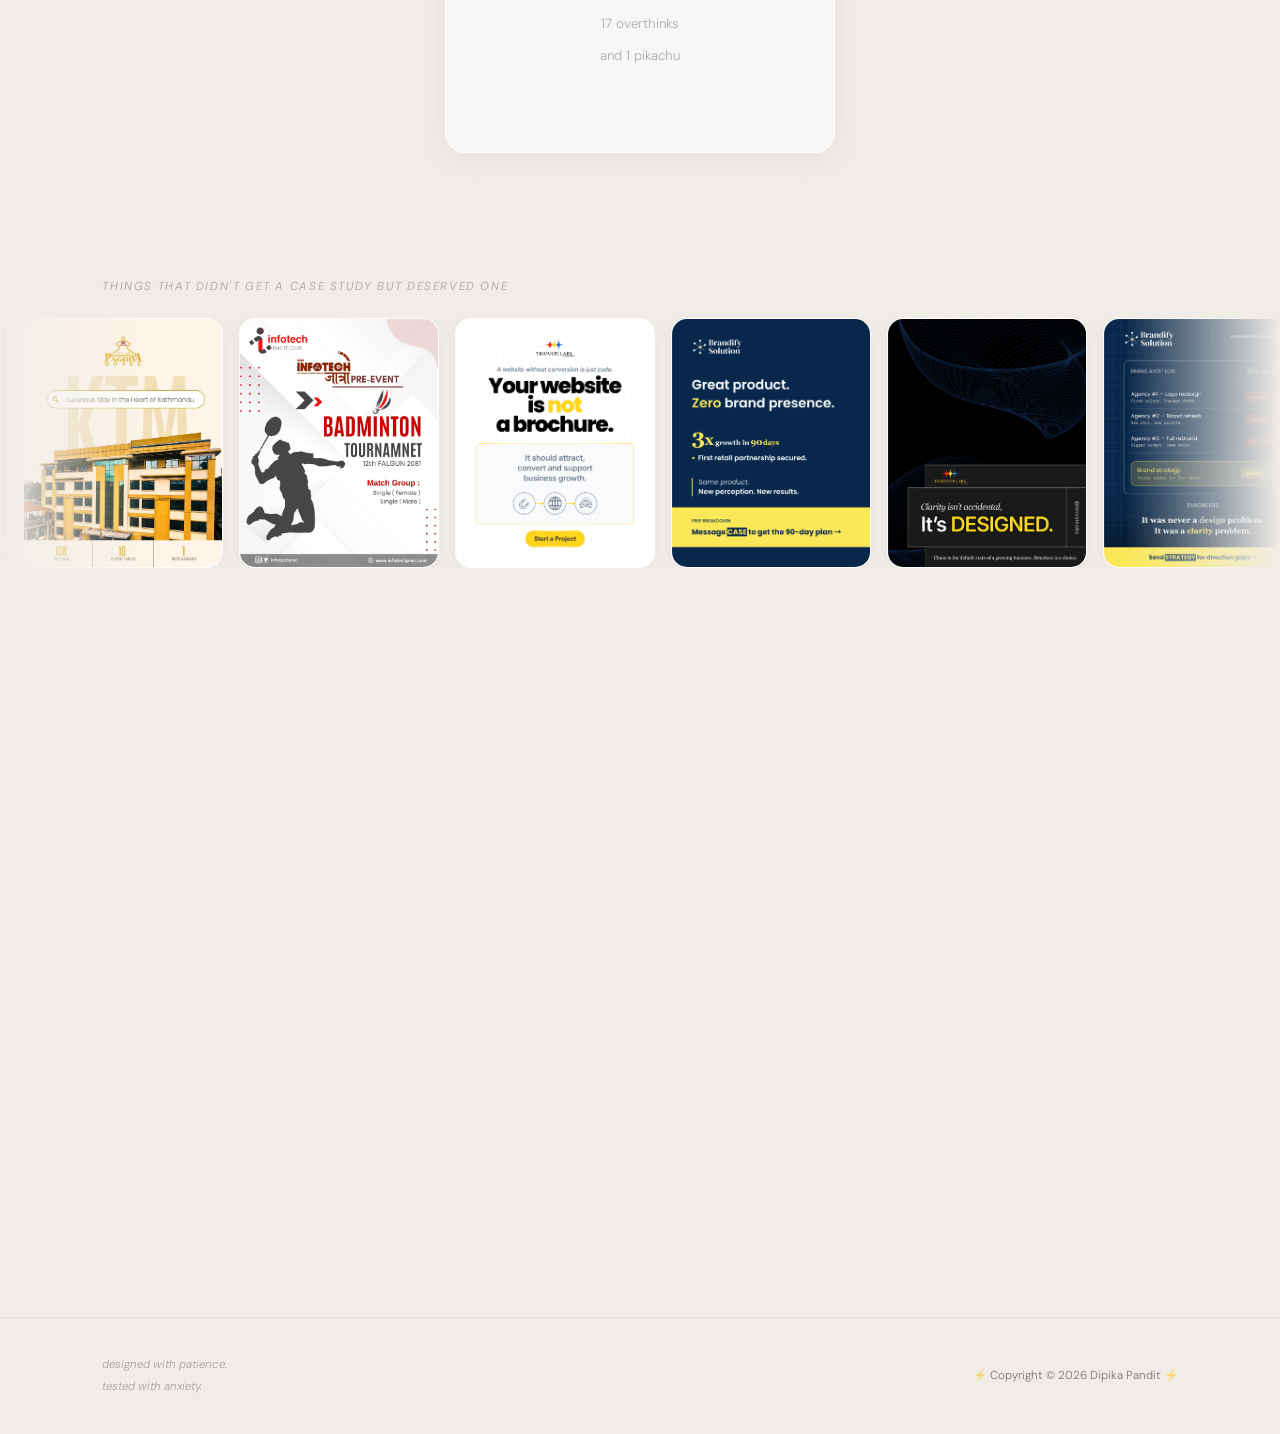
==== commit e94cb4ec: "updated featured projects" ====
--- a/index.html
+++ b/index.html
@@ -120,7 +120,7 @@
        <div class="wcard glass fi" style="transition-delay:.1s" onclick="void(0)">
         <div class="wimg">
           <div class="wpholder">
-            <img src="images/fb.png" alt="facebook">
+            <img src="images/88.jpg" alt="facebook">
           </div>
           <div class="wstat">
             <span class="wstat-n">2.4k</span>
--- a/css/light.css
+++ b/css/light.css
@@ -301,7 +301,7 @@
       position:relative; overflow:hidden;
     }
     .wcard:nth-child(1) .wimg { aspect-ratio:9/16; }
-    .wcard:nth-child(2) .wimg { aspect-ratio:1/1; }
+    .wcard:nth-child(2) .wimg { aspect-ratio:4/5; }
     .wcard:nth-child(3) .wimg { aspect-ratio:4/5; }
     .wcard:nth-child(4) .wimg { aspect-ratio:16/9; }
     .wcard:nth-child(5) .wimg { aspect-ratio:4/5; }
